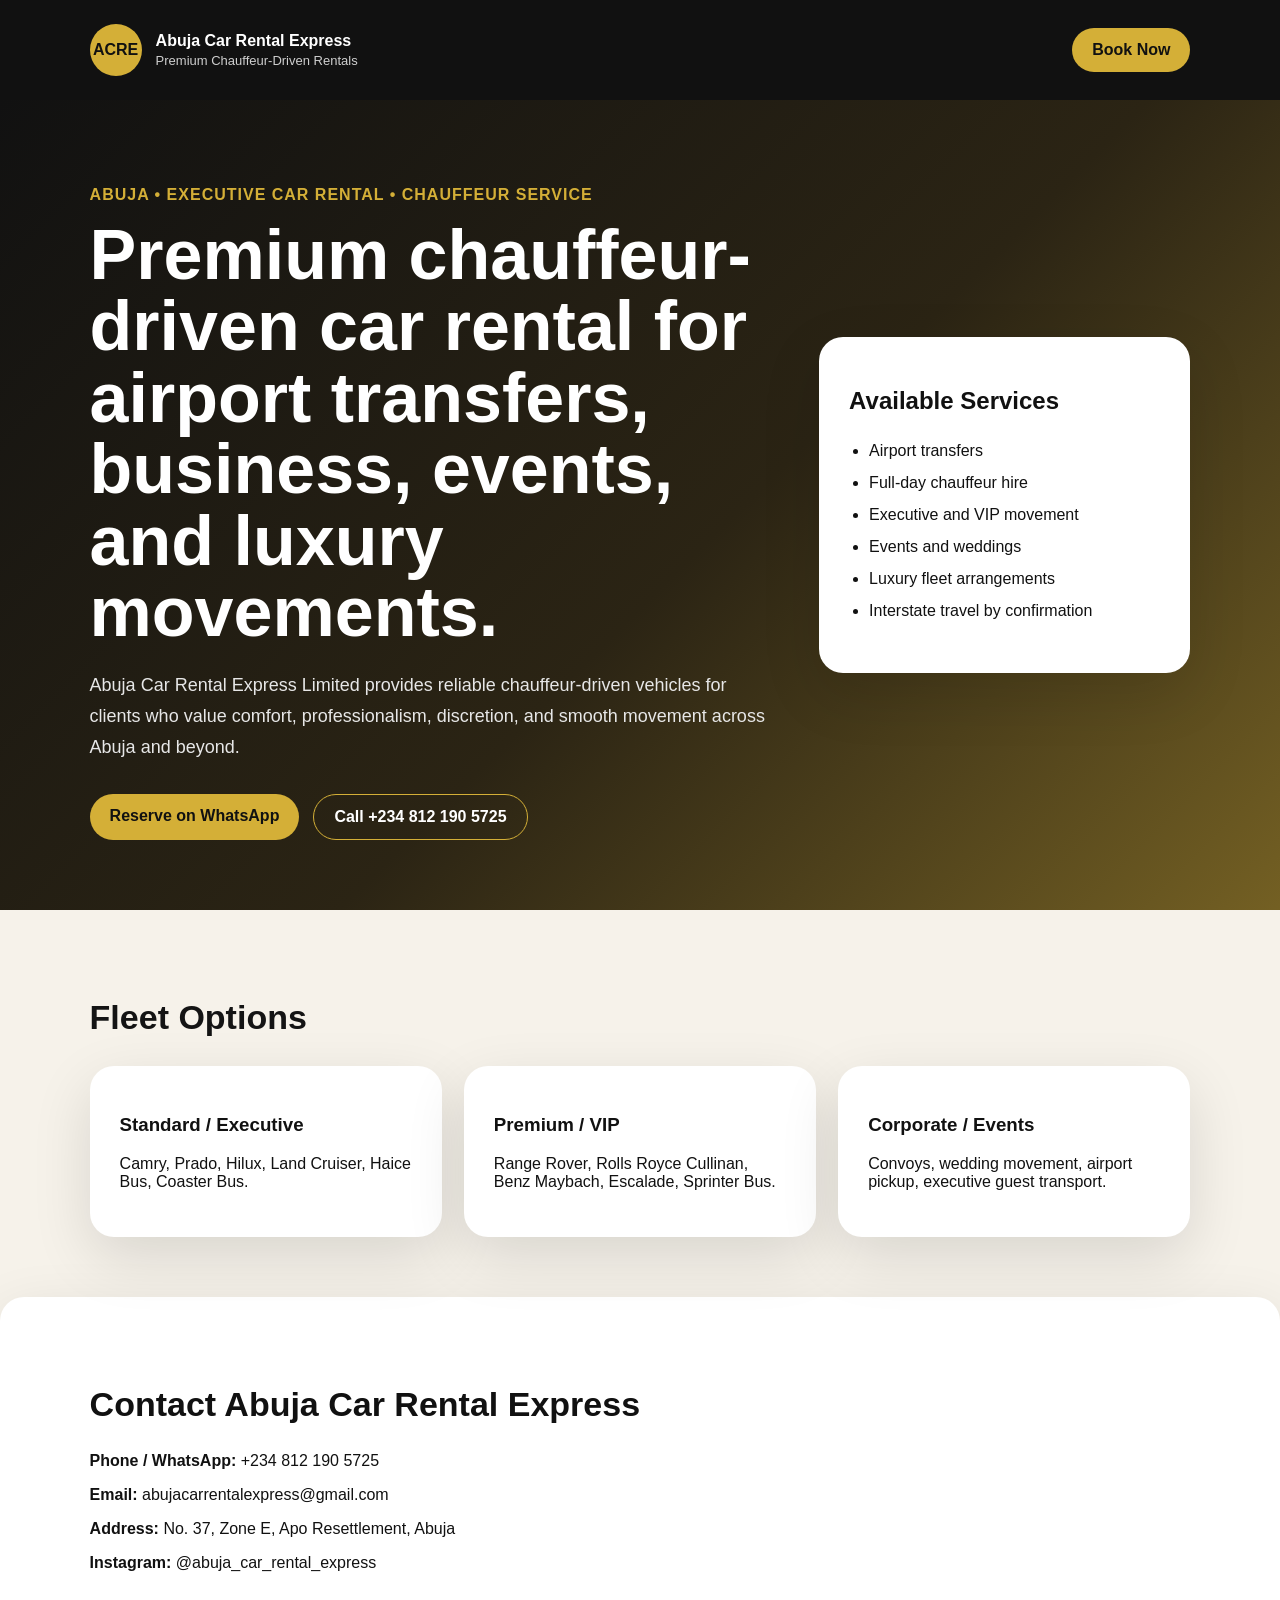
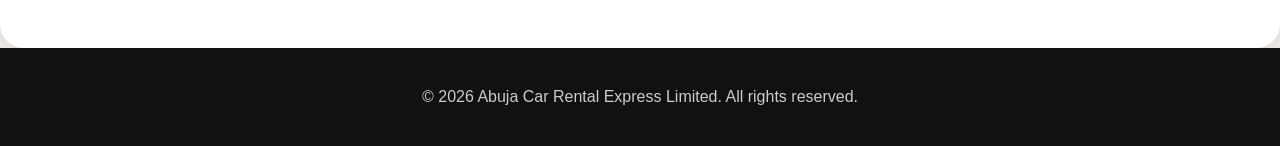
==== index.html @ 92a0315b "Add files via upload" ====
<!DOCTYPE html>
<html lang="en">
<head>
  <meta charset="UTF-8" />
  <meta name="viewport" content="width=device-width, initial-scale=1.0" />
  <title>Abuja Car Rental Express Limited</title>
  <meta name="description" content="Premium chauffeur-driven car rental services in Abuja. Airport transfers, full-day hire, executive movements, luxury vehicles, events, weddings, and interstate travel." />
  <link rel="stylesheet" href="styles.css" />
</head>
<body>
  <header class="nav">
    <div class="brand">
      <div class="logo">ACRE</div>
      <div>
        <strong>Abuja Car Rental Express</strong>
        <span>Premium Chauffeur-Driven Rentals</span>
      </div>
    </div>
    <a class="nav-btn" href="https://wa.me/2348121905725">Book Now</a>
  </header>

  <main>
    <section class="hero">
      <div class="hero-text">
        <p class="eyebrow">Abuja • Executive Car Rental • Chauffeur Service</p>
        <h1>Premium chauffeur-driven car rental for airport transfers, business, events, and luxury movements.</h1>
        <p class="subtext">
          Abuja Car Rental Express Limited provides reliable chauffeur-driven vehicles for clients who value comfort,
          professionalism, discretion, and smooth movement across Abuja and beyond.
        </p>
        <div class="actions">
          <a class="primary" href="https://wa.me/2348121905725">Reserve on WhatsApp</a>
          <a class="secondary" href="tel:+2348121905725">Call +234 812 190 5725</a>
        </div>
      </div>
      <div class="hero-card">
        <h2>Available Services</h2>
        <ul>
          <li>Airport transfers</li>
          <li>Full-day chauffeur hire</li>
          <li>Executive and VIP movement</li>
          <li>Events and weddings</li>
          <li>Luxury fleet arrangements</li>
          <li>Interstate travel by confirmation</li>
        </ul>
      </div>
    </section>

    <section class="fleet">
      <h2>Fleet Options</h2>
      <div class="grid">
        <article><h3>Standard / Executive</h3><p>Camry, Prado, Hilux, Land Cruiser, Haice Bus, Coaster Bus.</p></article>
        <article><h3>Premium / VIP</h3><p>Range Rover, Rolls Royce Cullinan, Benz Maybach, Escalade, Sprinter Bus.</p></article>
        <article><h3>Corporate / Events</h3><p>Convoys, wedding movement, airport pickup, executive guest transport.</p></article>
      </div>
    </section>

    <section class="contact">
      <h2>Contact Abuja Car Rental Express</h2>
      <p><strong>Phone / WhatsApp:</strong> +234 812 190 5725</p>
      <p><strong>Email:</strong> abujacarrentalexpress@gmail.com</p>
      <p><strong>Address:</strong> No. 37, Zone E, Apo Resettlement, Abuja</p>
      <p><strong>Instagram:</strong> @abuja_car_rental_express</p>
    </section>
  </main>

  <footer>
    <p>© 2026 Abuja Car Rental Express Limited. All rights reserved.</p>
  </footer>
</body>
</html>
---- styles.css ----
* {
  box-sizing: border-box;
}

body {
  margin: 0;
  font-family: Arial, Helvetica, sans-serif;
  color: #141414;
  background: #f6f2ea;
}

.nav {
  display: flex;
  justify-content: space-between;
  align-items: center;
  padding: 24px 7%;
  background: #111;
  color: #fff;
}

.brand {
  display: flex;
  gap: 14px;
  align-items: center;
}

.logo {
  width: 52px;
  height: 52px;
  border-radius: 50%;
  background: #d4af37;
  color: #111;
  display: grid;
  place-items: center;
  font-weight: 800;
}

.brand span {
  display: block;
  font-size: 13px;
  color: #cfcfcf;
  margin-top: 3px;
}

.nav-btn,
.primary,
.secondary {
  text-decoration: none;
  border-radius: 999px;
  padding: 13px 20px;
  font-weight: 700;
}

.nav-btn,
.primary {
  background: #d4af37;
  color: #111;
}

.secondary {
  border: 1px solid #d4af37;
  color: #111;
}

.hero {
  min-height: 72vh;
  display: grid;
  grid-template-columns: 1.3fr 0.7fr;
  gap: 40px;
  align-items: center;
  padding: 70px 7%;
  background: linear-gradient(135deg, #111 0%, #2b2414 55%, #d4af37 160%);
  color: #fff;
}

.eyebrow {
  color: #d4af37;
  font-weight: 700;
  letter-spacing: 1px;
  text-transform: uppercase;
}

h1 {
  font-size: clamp(36px, 6vw, 70px);
  line-height: 1.02;
  margin: 0 0 22px;
}

.subtext {
  font-size: 18px;
  line-height: 1.7;
  color: #e7e7e7;
  max-width: 720px;
}

.actions {
  display: flex;
  gap: 14px;
  flex-wrap: wrap;
  margin-top: 32px;
}

.hero .secondary {
  color: #fff;
}

.hero-card,
.fleet article,
.contact {
  background: #fff;
  color: #111;
  border-radius: 24px;
  padding: 30px;
  box-shadow: 0 20px 60px rgba(0,0,0,0.12);
}

.hero-card ul {
  padding-left: 20px;
  line-height: 2;
}

.fleet,
.contact {
  padding: 60px 7%;
}

.fleet h2,
.contact h2 {
  font-size: 34px;
}

.grid {
  display: grid;
  grid-template-columns: repeat(3, 1fr);
  gap: 22px;
}

.grid article {
  min-height: 170px;
}

footer {
  padding: 24px 7%;
  text-align: center;
  background: #111;
  color: #ccc;
}

@media (max-width: 850px) {
  .hero,
  .grid {
    grid-template-columns: 1fr;
  }

  .nav {
    gap: 18px;
    align-items: flex-start;
    flex-direction: column;
  }
}
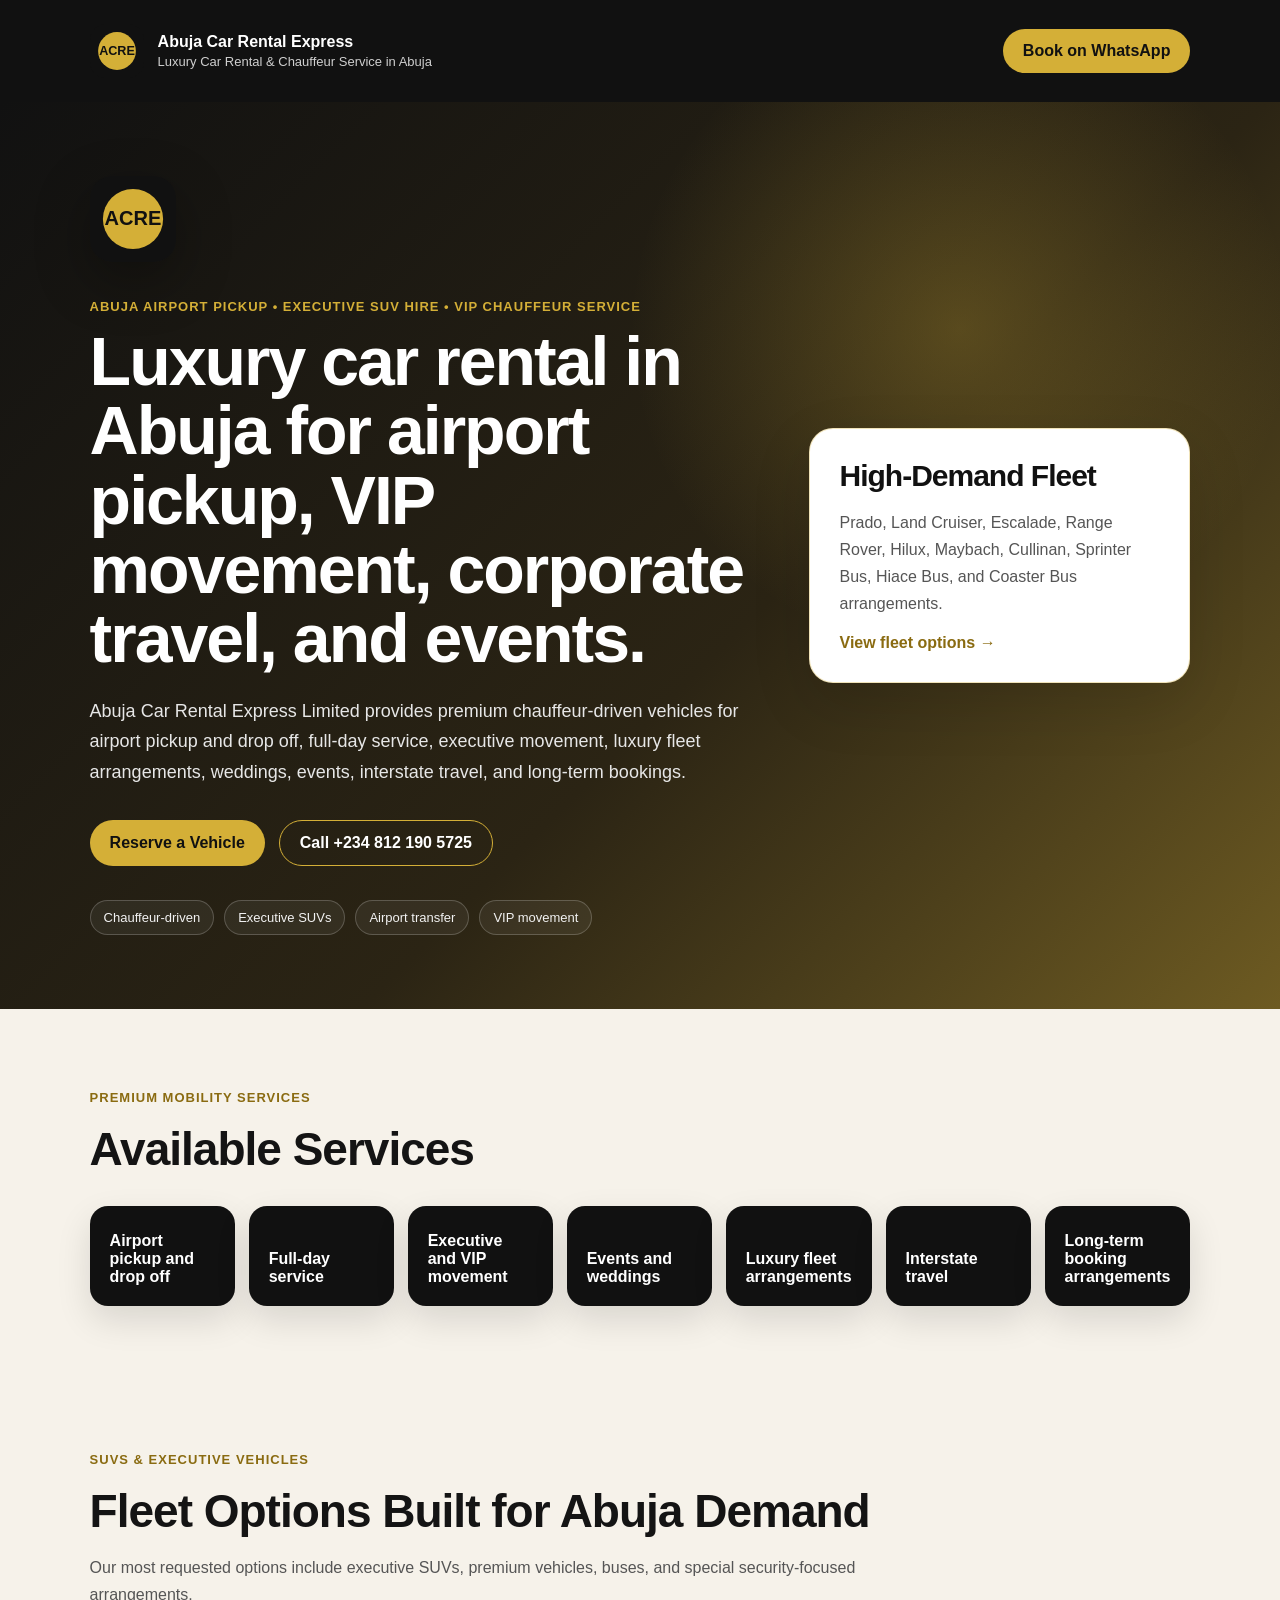
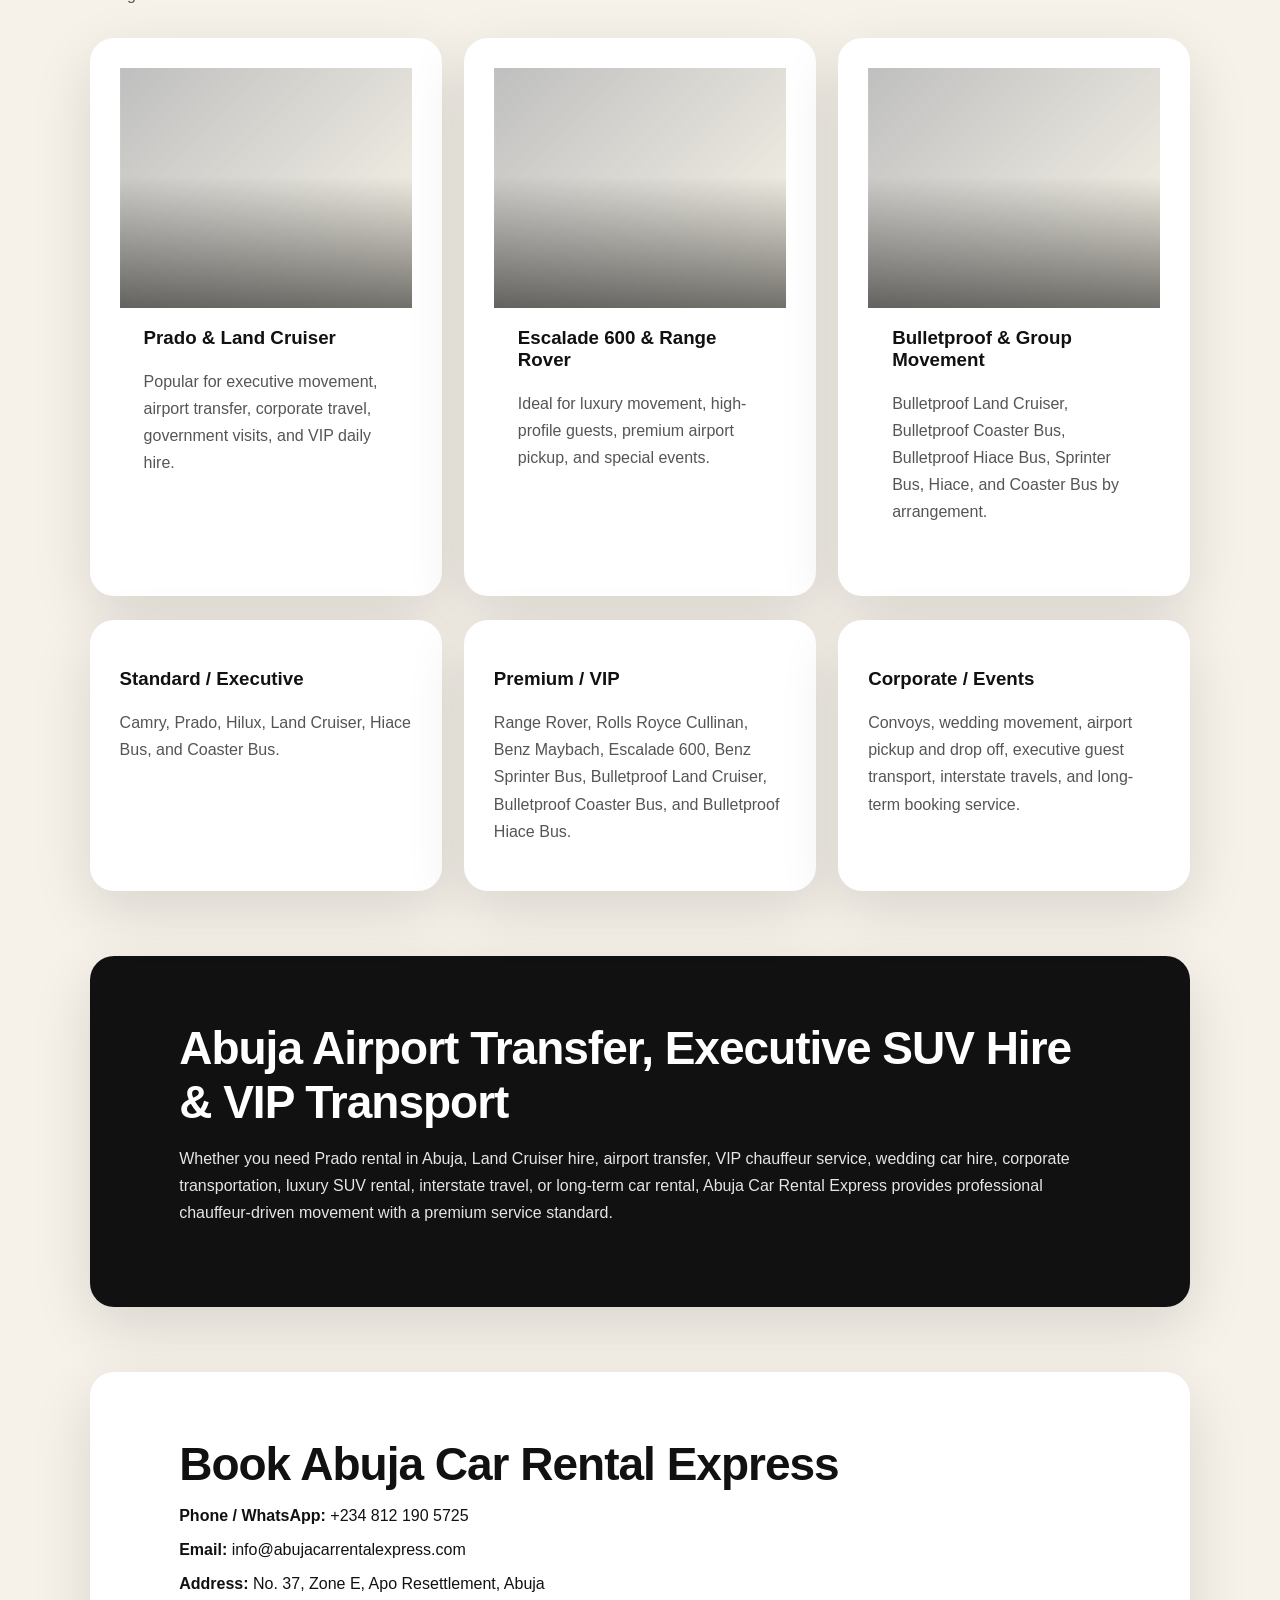
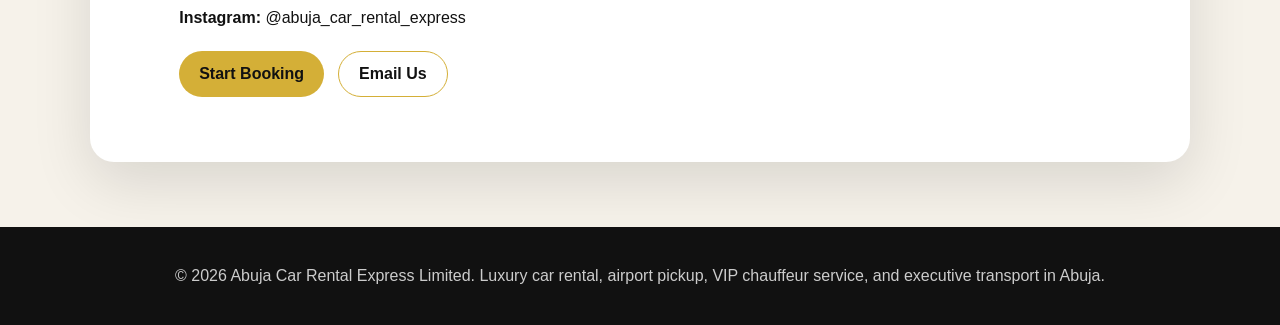
==== commit 7fa31cb3: "Add files via upload" ====
--- a/index.html
+++ b/index.html
@@ -3,69 +3,85 @@
 <head>
   <meta charset="UTF-8" />
   <meta name="viewport" content="width=device-width, initial-scale=1.0" />
-  <title>Abuja Car Rental Express Limited</title>
-  <meta name="description" content="Premium chauffeur-driven car rental services in Abuja. Airport transfers, full-day hire, executive movements, luxury vehicles, events, weddings, and interstate travel." />
+
+  <title>Luxury Car Rental Abuja | Airport Pickup & VIP Chauffeur Service</title>
+  <meta name="description" content="Abuja Car Rental Express offers luxury car rental in Abuja, airport pickup and drop off, chauffeur-driven SUVs, Prado rental, Land Cruiser hire, VIP transport, wedding car hire, corporate transportation, interstate travel, and long-term booking arrangements." />
+  <meta name="keywords" content="luxury car rental Abuja, airport pickup Abuja, airport drop off Abuja, Abuja chauffeur service, VIP car hire Abuja, executive car rental Abuja, SUV rental Abuja, Prado rental Abuja, Land Cruiser hire Abuja, wedding car hire Abuja, corporate transportation Abuja, long term car rental Abuja, interstate travel Abuja, bulletproof vehicle hire Abuja, Coaster bus hire Abuja, Hiace bus rental Abuja" />
+  <link rel="icon" type="image/svg+xml" href="/favicon.svg" />
+  <link rel="apple-touch-icon" href="/favicon.svg" />
   <link rel="stylesheet" href="styles.css" />
 </head>
 <body>
   <header class="nav">
     <div class="brand">
-      <div class="logo">ACRE</div>
-      <div>
-        <strong>Abuja Car Rental Express</strong>
-        <span>Premium Chauffeur-Driven Rentals</span>
-      </div>
+      <img src="/favicon.svg" alt="Abuja Car Rental Express logo" class="brand-logo" />
+      <div><strong>Abuja Car Rental Express</strong><span>Luxury Car Rental & Chauffeur Service in Abuja</span></div>
     </div>
-    <a class="nav-btn" href="https://wa.me/2348121905725">Book Now</a>
+    <a class="nav-btn" href="https://wa.me/2348121905725">Book on WhatsApp</a>
   </header>
 
   <main>
     <section class="hero">
       <div class="hero-text">
-        <p class="eyebrow">Abuja • Executive Car Rental • Chauffeur Service</p>
-        <h1>Premium chauffeur-driven car rental for airport transfers, business, events, and luxury movements.</h1>
-        <p class="subtext">
-          Abuja Car Rental Express Limited provides reliable chauffeur-driven vehicles for clients who value comfort,
-          professionalism, discretion, and smooth movement across Abuja and beyond.
-        </p>
+        <img src="/favicon.svg" alt="ACRE logo" class="hero-logo" />
+        <p class="eyebrow">Abuja Airport Pickup • Executive SUV Hire • VIP Chauffeur Service</p>
+        <h1>Luxury car rental in Abuja for airport pickup, VIP movement, corporate travel, and events.</h1>
+        <p class="subtext">Abuja Car Rental Express Limited provides premium chauffeur-driven vehicles for airport pickup and drop off, full-day service, executive movement, luxury fleet arrangements, weddings, events, interstate travel, and long-term bookings.</p>
         <div class="actions">
-          <a class="primary" href="https://wa.me/2348121905725">Reserve on WhatsApp</a>
+          <a class="primary" href="https://wa.me/2348121905725">Reserve a Vehicle</a>
           <a class="secondary" href="tel:+2348121905725">Call +234 812 190 5725</a>
         </div>
+        <div class="trust-row"><span>Chauffeur-driven</span><span>Executive SUVs</span><span>Airport transfer</span><span>VIP movement</span></div>
       </div>
       <div class="hero-card">
-        <h2>Available Services</h2>
-        <ul>
-          <li>Airport transfers</li>
-          <li>Full-day chauffeur hire</li>
-          <li>Executive and VIP movement</li>
-          <li>Events and weddings</li>
-          <li>Luxury fleet arrangements</li>
-          <li>Interstate travel by confirmation</li>
-        </ul>
+        <h2>High-Demand Fleet</h2>
+        <p>Prado, Land Cruiser, Escalade, Range Rover, Hilux, Maybach, Cullinan, Sprinter Bus, Hiace Bus, and Coaster Bus arrangements.</p>
+        <a href="#fleet" class="card-link">View fleet options →</a>
       </div>
     </section>
 
-    <section class="fleet">
-      <h2>Fleet Options</h2>
-      <div class="grid">
-        <article><h3>Standard / Executive</h3><p>Camry, Prado, Hilux, Land Cruiser, Haice Bus, Coaster Bus.</p></article>
-        <article><h3>Premium / VIP</h3><p>Range Rover, Rolls Royce Cullinan, Benz Maybach, Escalade, Sprinter Bus.</p></article>
-        <article><h3>Corporate / Events</h3><p>Convoys, wedding movement, airport pickup, executive guest transport.</p></article>
+    <section class="services">
+      <div class="section-heading"><p class="eyebrow dark">Premium Mobility Services</p><h2>Available Services</h2></div>
+      <div class="service-grid">
+        <div>Airport pickup and drop off</div><div>Full-day service</div><div>Executive and VIP movement</div><div>Events and weddings</div><div>Luxury fleet arrangements</div><div>Interstate travel</div><div>Long-term booking arrangements</div>
       </div>
     </section>
 
+    <section class="fleet" id="fleet">
+      <div class="section-heading">
+        <p class="eyebrow dark">SUVs & Executive Vehicles</p>
+        <h2>Fleet Options Built for Abuja Demand</h2>
+        <p>Our most requested options include executive SUVs, premium vehicles, buses, and special security-focused arrangements.</p>
+      </div>
+
+      <div class="fleet-showcase">
+        <article class="vehicle-card"><div class="vehicle-img suv-one"></div><h3>Prado & Land Cruiser</h3><p>Popular for executive movement, airport transfer, corporate travel, government visits, and VIP daily hire.</p></article>
+        <article class="vehicle-card"><div class="vehicle-img suv-two"></div><h3>Escalade 600 & Range Rover</h3><p>Ideal for luxury movement, high-profile guests, premium airport pickup, and special events.</p></article>
+        <article class="vehicle-card"><div class="vehicle-img suv-three"></div><h3>Bulletproof & Group Movement</h3><p>Bulletproof Land Cruiser, Bulletproof Coaster Bus, Bulletproof Hiace Bus, Sprinter Bus, Hiace, and Coaster Bus by arrangement.</p></article>
+      </div>
+
+      <div class="grid">
+        <article><h3>Standard / Executive</h3><p>Camry, Prado, Hilux, Land Cruiser, Hiace Bus, and Coaster Bus.</p></article>
+        <article><h3>Premium / VIP</h3><p>Range Rover, Rolls Royce Cullinan, Benz Maybach, Escalade 600, Benz Sprinter Bus, Bulletproof Land Cruiser, Bulletproof Coaster Bus, and Bulletproof Hiace Bus.</p></article>
+        <article><h3>Corporate / Events</h3><p>Convoys, wedding movement, airport pickup and drop off, executive guest transport, interstate travels, and long-term booking service.</p></article>
+      </div>
+    </section>
+
+    <section class="seo-section">
+      <h2>Abuja Airport Transfer, Executive SUV Hire & VIP Transport</h2>
+      <p>Whether you need Prado rental in Abuja, Land Cruiser hire, airport transfer, VIP chauffeur service, wedding car hire, corporate transportation, luxury SUV rental, interstate travel, or long-term car rental, Abuja Car Rental Express provides professional chauffeur-driven movement with a premium service standard.</p>
+    </section>
+
     <section class="contact">
-      <h2>Contact Abuja Car Rental Express</h2>
+      <h2>Book Abuja Car Rental Express</h2>
       <p><strong>Phone / WhatsApp:</strong> +234 812 190 5725</p>
-      <p><strong>Email:</strong> abujacarrentalexpress@gmail.com</p>
+      <p><strong>Email:</strong> info@abujacarrentalexpress.com</p>
       <p><strong>Address:</strong> No. 37, Zone E, Apo Resettlement, Abuja</p>
       <p><strong>Instagram:</strong> @abuja_car_rental_express</p>
+      <div class="actions contact-actions"><a class="primary" href="https://wa.me/2348121905725">Start Booking</a><a class="secondary dark-btn" href="mailto:info@abujacarrentalexpress.com">Email Us</a></div>
     </section>
   </main>
 
-  <footer>
-    <p>© 2026 Abuja Car Rental Express Limited. All rights reserved.</p>
-  </footer>
+  <footer><p>© 2026 Abuja Car Rental Express Limited. Luxury car rental, airport pickup, VIP chauffeur service, and executive transport in Abuja.</p></footer>
 </body>
 </html>
--- a/styles.css
+++ b/styles.css
@@ -1,160 +1 @@
-* {
-  box-sizing: border-box;
-}
-
-body {
-  margin: 0;
-  font-family: Arial, Helvetica, sans-serif;
-  color: #141414;
-  background: #f6f2ea;
-}
-
-.nav {
-  display: flex;
-  justify-content: space-between;
-  align-items: center;
-  padding: 24px 7%;
-  background: #111;
-  color: #fff;
-}
-
-.brand {
-  display: flex;
-  gap: 14px;
-  align-items: center;
-}
-
-.logo {
-  width: 52px;
-  height: 52px;
-  border-radius: 50%;
-  background: #d4af37;
-  color: #111;
-  display: grid;
-  place-items: center;
-  font-weight: 800;
-}
-
-.brand span {
-  display: block;
-  font-size: 13px;
-  color: #cfcfcf;
-  margin-top: 3px;
-}
-
-.nav-btn,
-.primary,
-.secondary {
-  text-decoration: none;
-  border-radius: 999px;
-  padding: 13px 20px;
-  font-weight: 700;
-}
-
-.nav-btn,
-.primary {
-  background: #d4af37;
-  color: #111;
-}
-
-.secondary {
-  border: 1px solid #d4af37;
-  color: #111;
-}
-
-.hero {
-  min-height: 72vh;
-  display: grid;
-  grid-template-columns: 1.3fr 0.7fr;
-  gap: 40px;
-  align-items: center;
-  padding: 70px 7%;
-  background: linear-gradient(135deg, #111 0%, #2b2414 55%, #d4af37 160%);
-  color: #fff;
-}
-
-.eyebrow {
-  color: #d4af37;
-  font-weight: 700;
-  letter-spacing: 1px;
-  text-transform: uppercase;
-}
-
-h1 {
-  font-size: clamp(36px, 6vw, 70px);
-  line-height: 1.02;
-  margin: 0 0 22px;
-}
-
-.subtext {
-  font-size: 18px;
-  line-height: 1.7;
-  color: #e7e7e7;
-  max-width: 720px;
-}
-
-.actions {
-  display: flex;
-  gap: 14px;
-  flex-wrap: wrap;
-  margin-top: 32px;
-}
-
-.hero .secondary {
-  color: #fff;
-}
-
-.hero-card,
-.fleet article,
-.contact {
-  background: #fff;
-  color: #111;
-  border-radius: 24px;
-  padding: 30px;
-  box-shadow: 0 20px 60px rgba(0,0,0,0.12);
-}
-
-.hero-card ul {
-  padding-left: 20px;
-  line-height: 2;
-}
-
-.fleet,
-.contact {
-  padding: 60px 7%;
-}
-
-.fleet h2,
-.contact h2 {
-  font-size: 34px;
-}
-
-.grid {
-  display: grid;
-  grid-template-columns: repeat(3, 1fr);
-  gap: 22px;
-}
-
-.grid article {
-  min-height: 170px;
-}
-
-footer {
-  padding: 24px 7%;
-  text-align: center;
-  background: #111;
-  color: #ccc;
-}
-
-@media (max-width: 850px) {
-  .hero,
-  .grid {
-    grid-template-columns: 1fr;
-  }
-
-  .nav {
-    gap: 18px;
-    align-items: flex-start;
-    flex-direction: column;
-  }
-}
+*{box-sizing:border-box}html{scroll-behavior:smooth}body{margin:0;font-family:Arial,Helvetica,sans-serif;color:#141414;background:#f6f2ea}.nav{display:flex;justify-content:space-between;align-items:center;padding:24px 7%;background:#111;color:#fff;position:sticky;top:0;z-index:20}.brand{display:flex;gap:14px;align-items:center}.brand-logo{width:54px;height:54px;border-radius:16px}.hero-logo{width:86px;height:86px;border-radius:22px;margin-bottom:20px;box-shadow:0 18px 55px rgba(0,0,0,.3)}.brand span{display:block;font-size:13px;color:#cfcfcf;margin-top:3px}.nav-btn,.primary,.secondary{text-decoration:none;border-radius:999px;padding:13px 20px;font-weight:700;display:inline-flex;align-items:center;justify-content:center}.nav-btn,.primary{background:#d4af37;color:#111}.secondary{border:1px solid #d4af37;color:#111}.hero{min-height:78vh;display:grid;grid-template-columns:1.28fr .72fr;gap:40px;align-items:center;padding:74px 7%;background:radial-gradient(circle at 75% 25%,rgba(212,175,55,.28),transparent 28%),linear-gradient(135deg,#111 0%,#2b2414 58%,#d4af37 165%);color:#fff}.eyebrow{color:#d4af37;font-weight:800;letter-spacing:1px;text-transform:uppercase;font-size:13px}.eyebrow.dark{color:#8a6b11}h1{font-size:clamp(36px,5.7vw,68px);line-height:1.02;margin:0 0 22px;letter-spacing:-2px}h2{font-size:clamp(30px,4vw,46px);margin:0 0 16px;letter-spacing:-1px}.subtext{font-size:18px;line-height:1.7;color:#e7e7e7;max-width:760px}.actions{display:flex;gap:14px;flex-wrap:wrap;margin-top:32px}.hero .secondary{color:#fff}.trust-row{display:flex;flex-wrap:wrap;gap:10px;margin-top:34px}.trust-row span{border:1px solid rgba(255,255,255,.2);border-radius:999px;padding:9px 13px;color:#f2f2f2;background:rgba(255,255,255,.06);font-size:13px}.hero-card,.fleet article,.contact,.seo-section,.vehicle-card{background:#fff;color:#111;border-radius:24px;padding:30px;box-shadow:0 20px 60px rgba(0,0,0,.12)}.hero-card{border:1px solid rgba(212,175,55,.35)}.hero-card h2{font-size:30px}.hero-card p,.section-heading p,.fleet article p,.seo-section p,.vehicle-card p{line-height:1.7;color:#555}.card-link{color:#8a6b11;font-weight:800;text-decoration:none}.services,.fleet,.contact,.seo-section{padding:65px 7%}.section-heading{max-width:820px;margin-bottom:30px}.service-grid{display:grid;grid-template-columns:repeat(7,1fr);gap:14px}.service-grid div{background:#111;color:#fff;padding:20px;border-radius:18px;min-height:100px;display:flex;align-items:end;font-weight:800;box-shadow:0 14px 35px rgba(0,0,0,.12)}.fleet-showcase{display:grid;grid-template-columns:repeat(3,1fr);gap:22px;margin-bottom:24px}.vehicle-card{padding:0;overflow:hidden}.vehicle-card h3,.vehicle-card p{padding-left:24px;padding-right:24px}.vehicle-card p{padding-bottom:24px}.vehicle-img{height:240px;background-size:cover;background-position:center;position:relative}.vehicle-img:after{content:'';position:absolute;inset:0;background:linear-gradient(to top,rgba(0,0,0,.55),transparent 55%)}.suv-one{background-image:linear-gradient(135deg,rgba(0,0,0,.25),rgba(212,175,55,.1)),url('https://images.unsplash.com/photo-1542362567-b07e54358753?auto=format&fit=crop&w=1200&q=80')}.suv-two{background-image:linear-gradient(135deg,rgba(0,0,0,.25),rgba(212,175,55,.1)),url('https://images.unsplash.com/photo-1533473359331-0135ef1b58bf?auto=format&fit=crop&w=1200&q=80')}.suv-three{background-image:linear-gradient(135deg,rgba(0,0,0,.25),rgba(212,175,55,.1)),url('https://images.unsplash.com/photo-1503376780353-7e6692767b70?auto=format&fit=crop&w=1200&q=80')}.grid{display:grid;grid-template-columns:repeat(3,1fr);gap:22px}.grid article{min-height:210px}.seo-section{margin:0 7% 65px;background:#111;color:#fff}.seo-section p{color:#e5e5e5;max-width:980px}.contact{margin:0 7% 65px}.contact-actions{margin-top:24px}.dark-btn{color:#111}footer{padding:24px 7%;text-align:center;background:#111;color:#ccc}@media(max-width:1100px){.service-grid{grid-template-columns:repeat(3,1fr)}.fleet-showcase,.grid{grid-template-columns:1fr}}@media(max-width:850px){.hero{grid-template-columns:1fr}.nav{gap:18px;align-items:flex-start;flex-direction:column}.service-grid{grid-template-columns:1fr}.vehicle-img{height:210px}}
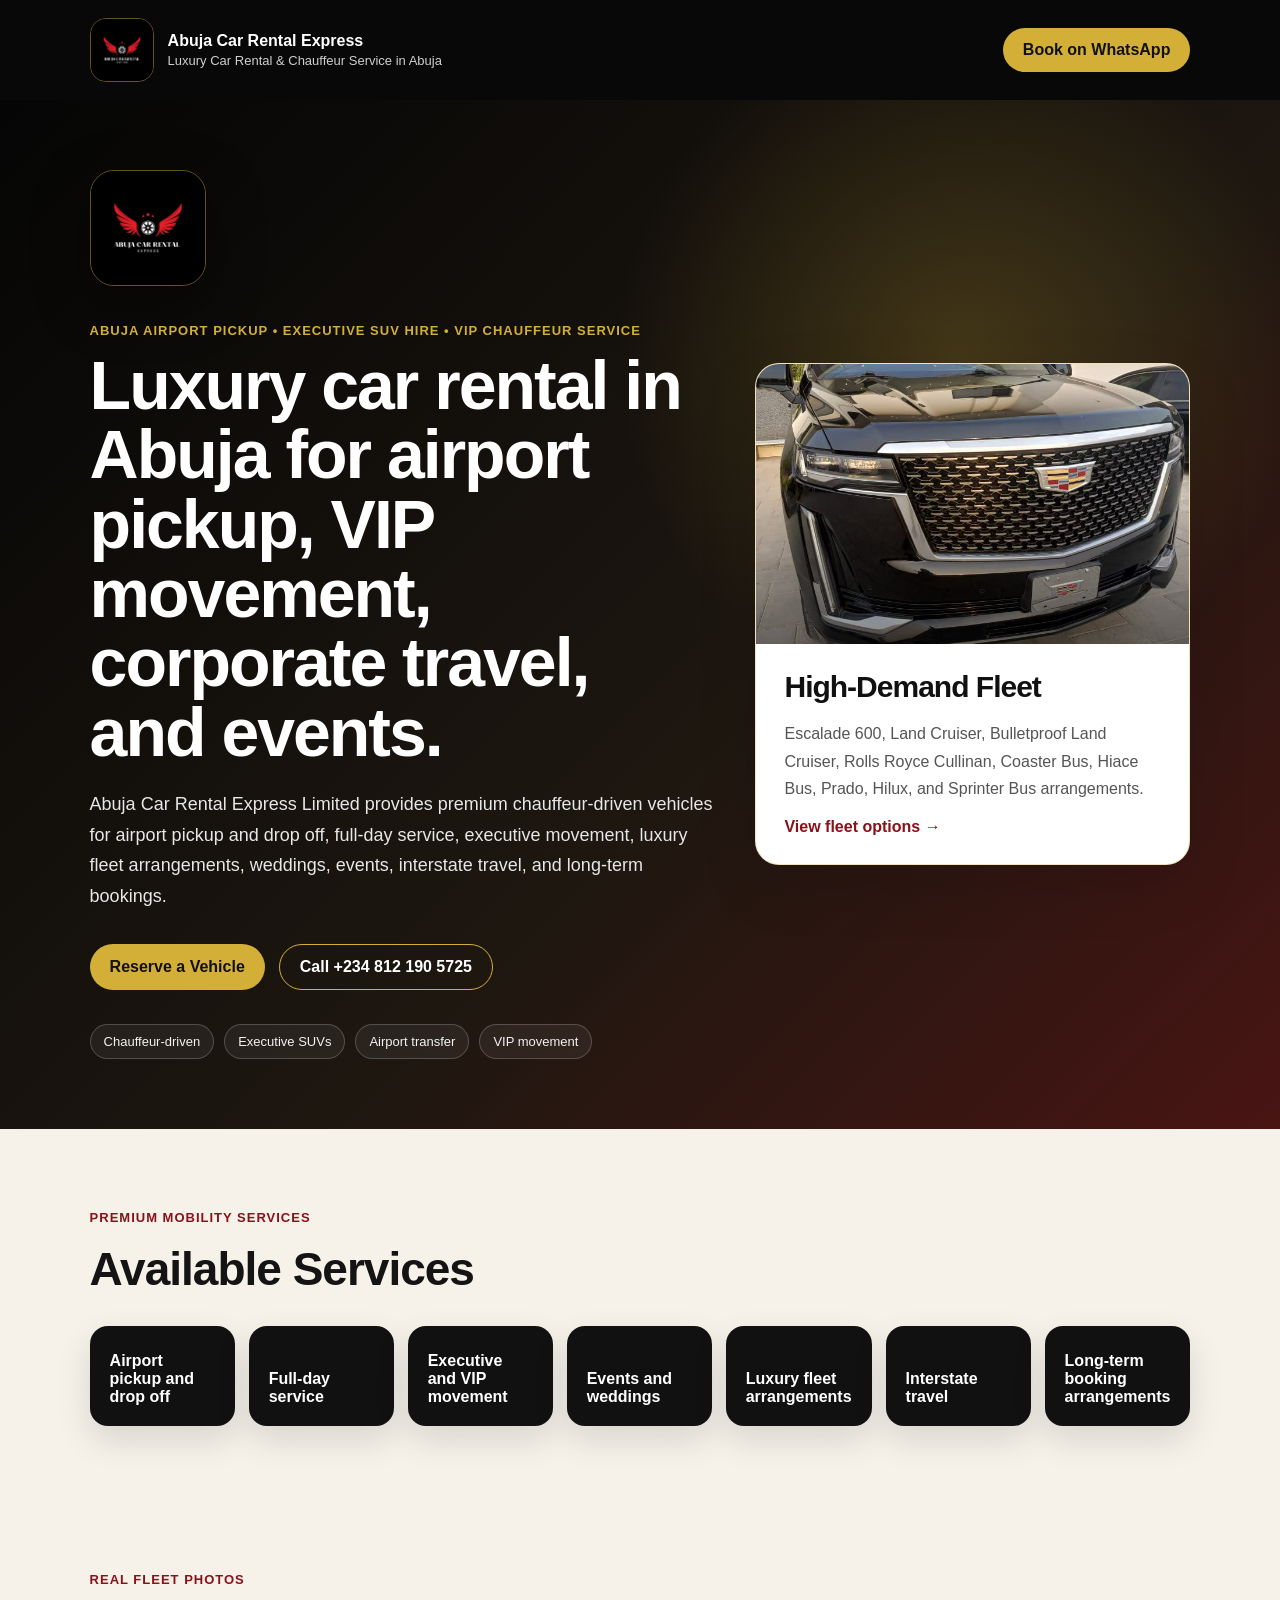
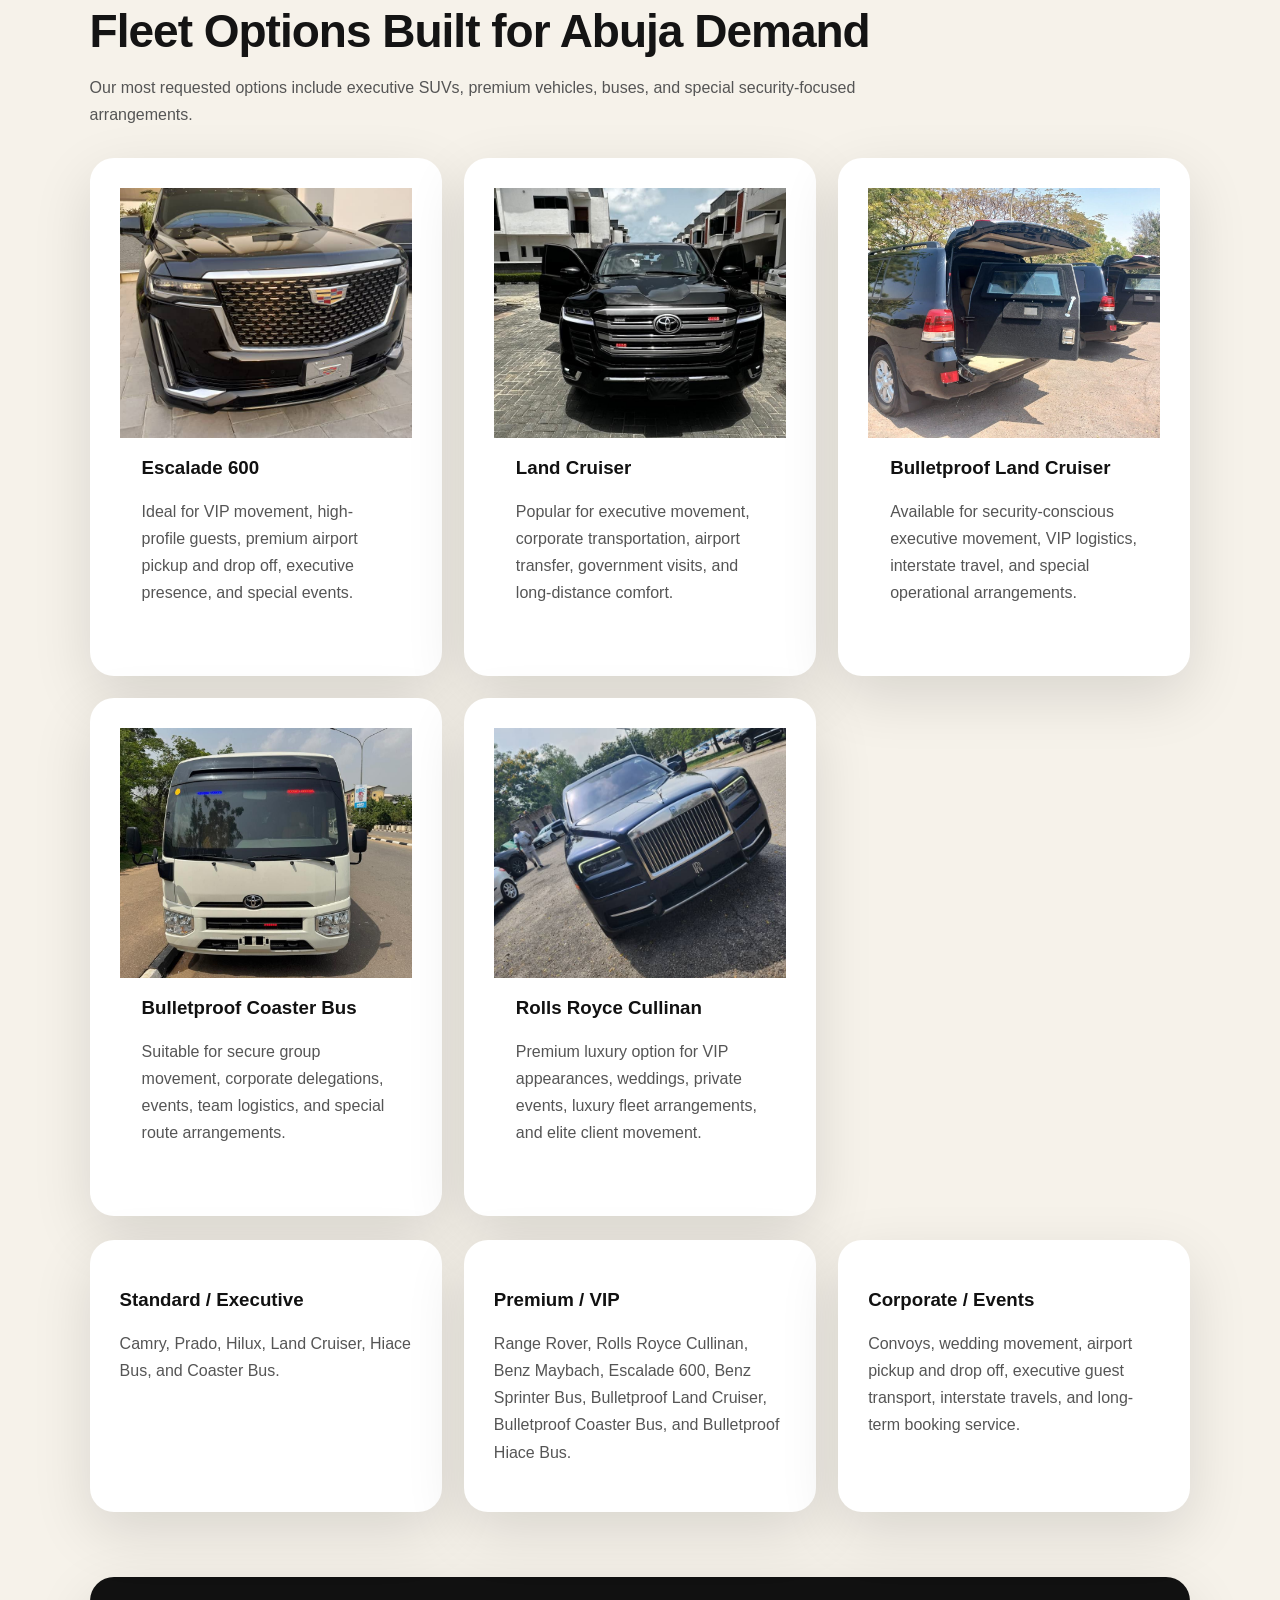
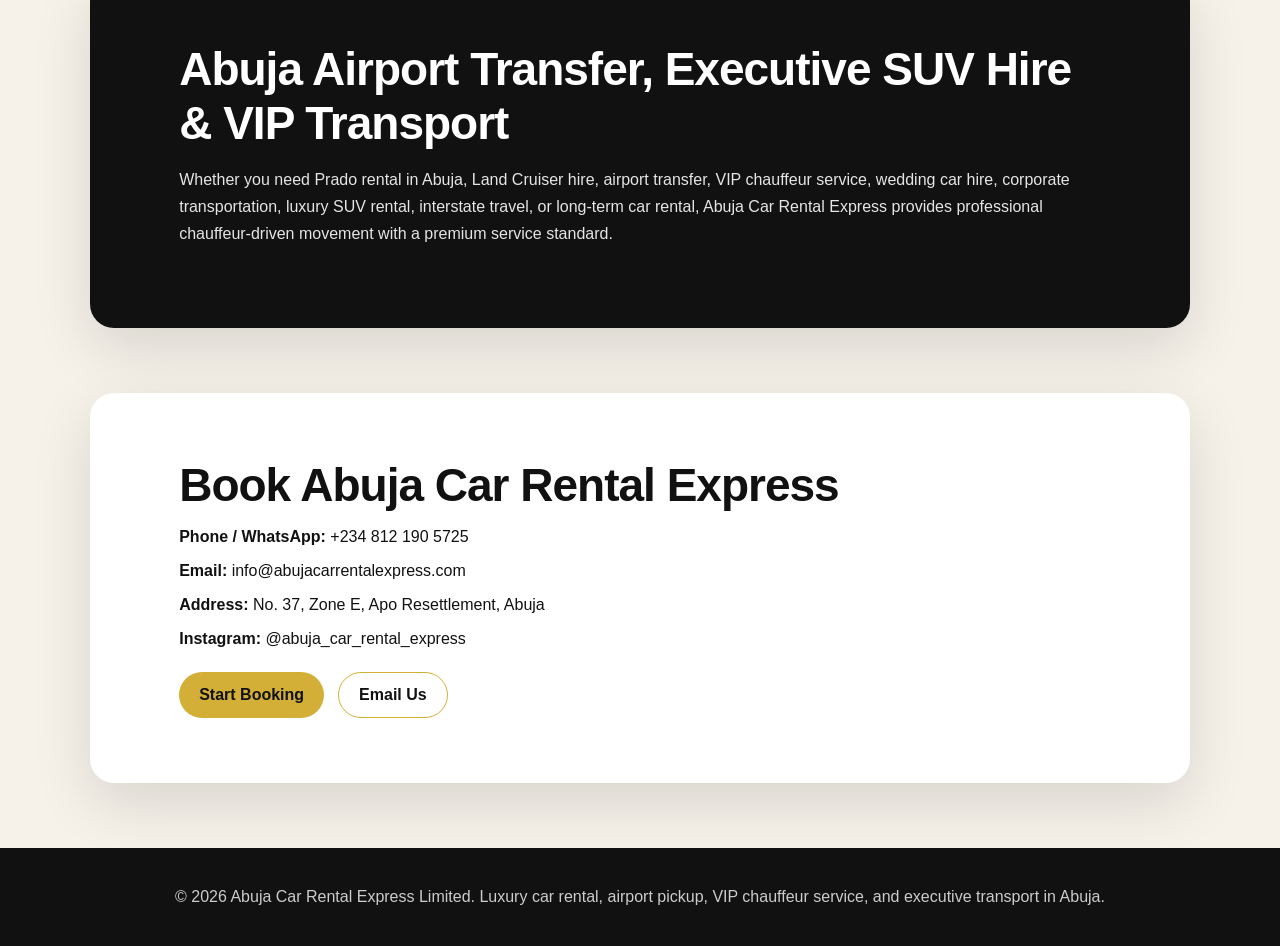
==== commit 34e4457b: "Add files via upload" ====
--- a/index.html
+++ b/index.html
@@ -6,16 +6,21 @@
 
   <title>Luxury Car Rental Abuja | Airport Pickup & VIP Chauffeur Service</title>
   <meta name="description" content="Abuja Car Rental Express offers luxury car rental in Abuja, airport pickup and drop off, chauffeur-driven SUVs, Prado rental, Land Cruiser hire, VIP transport, wedding car hire, corporate transportation, interstate travel, and long-term booking arrangements." />
-  <meta name="keywords" content="luxury car rental Abuja, airport pickup Abuja, airport drop off Abuja, Abuja chauffeur service, VIP car hire Abuja, executive car rental Abuja, SUV rental Abuja, Prado rental Abuja, Land Cruiser hire Abuja, wedding car hire Abuja, corporate transportation Abuja, long term car rental Abuja, interstate travel Abuja, bulletproof vehicle hire Abuja, Coaster bus hire Abuja, Hiace bus rental Abuja" />
-  <link rel="icon" type="image/svg+xml" href="/favicon.svg" />
-  <link rel="apple-touch-icon" href="/favicon.svg" />
+  <meta name="keywords" content="luxury car rental Abuja, airport pickup Abuja, airport drop off Abuja, Abuja chauffeur service, VIP car hire Abuja, executive car rental Abuja, SUV rental Abuja, Prado rental Abuja, Land Cruiser hire Abuja, wedding car hire Abuja, corporate transportation Abuja, long term car rental Abuja, interstate travel Abuja, bulletproof vehicle hire Abuja, Coaster bus hire Abuja, Hiace bus rental Abuja, Escalade 600 Abuja, Rolls Royce Cullinan Abuja" />
+
+  <link rel="icon" type="image/png" href="/assets/favicon.png" />
+  <link rel="apple-touch-icon" href="/assets/favicon.png" />
   <link rel="stylesheet" href="styles.css" />
 </head>
+
 <body>
   <header class="nav">
     <div class="brand">
-      <img src="/favicon.svg" alt="Abuja Car Rental Express logo" class="brand-logo" />
-      <div><strong>Abuja Car Rental Express</strong><span>Luxury Car Rental & Chauffeur Service in Abuja</span></div>
+      <img src="/assets/acre-logo.jpeg" alt="Abuja Car Rental Express logo" class="brand-logo" />
+      <div>
+        <strong>Abuja Car Rental Express</strong>
+        <span>Luxury Car Rental & Chauffeur Service in Abuja</span>
+      </div>
     </div>
     <a class="nav-btn" href="https://wa.me/2348121905725">Book on WhatsApp</a>
   </header>
@@ -23,53 +28,113 @@
   <main>
     <section class="hero">
       <div class="hero-text">
-        <img src="/favicon.svg" alt="ACRE logo" class="hero-logo" />
+        <img src="/assets/acre-logo.jpeg" alt="ACRE logo" class="hero-logo" />
         <p class="eyebrow">Abuja Airport Pickup • Executive SUV Hire • VIP Chauffeur Service</p>
         <h1>Luxury car rental in Abuja for airport pickup, VIP movement, corporate travel, and events.</h1>
-        <p class="subtext">Abuja Car Rental Express Limited provides premium chauffeur-driven vehicles for airport pickup and drop off, full-day service, executive movement, luxury fleet arrangements, weddings, events, interstate travel, and long-term bookings.</p>
+        <p class="subtext">
+          Abuja Car Rental Express Limited provides premium chauffeur-driven vehicles for airport pickup and drop off,
+          full-day service, executive movement, luxury fleet arrangements, weddings, events, interstate travel, and long-term bookings.
+        </p>
         <div class="actions">
           <a class="primary" href="https://wa.me/2348121905725">Reserve a Vehicle</a>
           <a class="secondary" href="tel:+2348121905725">Call +234 812 190 5725</a>
         </div>
-        <div class="trust-row"><span>Chauffeur-driven</span><span>Executive SUVs</span><span>Airport transfer</span><span>VIP movement</span></div>
+        <div class="trust-row">
+          <span>Chauffeur-driven</span>
+          <span>Executive SUVs</span>
+          <span>Airport transfer</span>
+          <span>VIP movement</span>
+        </div>
       </div>
-      <div class="hero-card">
+
+      <div class="hero-card hero-fleet-card">
+        <div class="hero-fleet-image"></div>
         <h2>High-Demand Fleet</h2>
-        <p>Prado, Land Cruiser, Escalade, Range Rover, Hilux, Maybach, Cullinan, Sprinter Bus, Hiace Bus, and Coaster Bus arrangements.</p>
+        <p>Escalade 600, Land Cruiser, Bulletproof Land Cruiser, Rolls Royce Cullinan, Coaster Bus, Hiace Bus, Prado, Hilux, and Sprinter Bus arrangements.</p>
         <a href="#fleet" class="card-link">View fleet options →</a>
       </div>
     </section>
 
     <section class="services">
-      <div class="section-heading"><p class="eyebrow dark">Premium Mobility Services</p><h2>Available Services</h2></div>
+      <div class="section-heading">
+        <p class="eyebrow dark">Premium Mobility Services</p>
+        <h2>Available Services</h2>
+      </div>
       <div class="service-grid">
-        <div>Airport pickup and drop off</div><div>Full-day service</div><div>Executive and VIP movement</div><div>Events and weddings</div><div>Luxury fleet arrangements</div><div>Interstate travel</div><div>Long-term booking arrangements</div>
+        <div>Airport pickup and drop off</div>
+        <div>Full-day service</div>
+        <div>Executive and VIP movement</div>
+        <div>Events and weddings</div>
+        <div>Luxury fleet arrangements</div>
+        <div>Interstate travel</div>
+        <div>Long-term booking arrangements</div>
       </div>
     </section>
 
     <section class="fleet" id="fleet">
       <div class="section-heading">
-        <p class="eyebrow dark">SUVs & Executive Vehicles</p>
+        <p class="eyebrow dark">Real Fleet Photos</p>
         <h2>Fleet Options Built for Abuja Demand</h2>
         <p>Our most requested options include executive SUVs, premium vehicles, buses, and special security-focused arrangements.</p>
       </div>
 
       <div class="fleet-showcase">
-        <article class="vehicle-card"><div class="vehicle-img suv-one"></div><h3>Prado & Land Cruiser</h3><p>Popular for executive movement, airport transfer, corporate travel, government visits, and VIP daily hire.</p></article>
-        <article class="vehicle-card"><div class="vehicle-img suv-two"></div><h3>Escalade 600 & Range Rover</h3><p>Ideal for luxury movement, high-profile guests, premium airport pickup, and special events.</p></article>
-        <article class="vehicle-card"><div class="vehicle-img suv-three"></div><h3>Bulletproof & Group Movement</h3><p>Bulletproof Land Cruiser, Bulletproof Coaster Bus, Bulletproof Hiace Bus, Sprinter Bus, Hiace, and Coaster Bus by arrangement.</p></article>
+        <article class="vehicle-card">
+          <img src="/assets/escalade-600.jpeg" alt="Escalade 600 available for VIP car hire in Abuja" />
+          <h3>Escalade 600</h3>
+          <p>Ideal for VIP movement, high-profile guests, premium airport pickup and drop off, executive presence, and special events.</p>
+        </article>
+
+        <article class="vehicle-card">
+          <img src="/assets/land-cruiser.jpeg" alt="Land Cruiser available for executive car rental in Abuja" />
+          <h3>Land Cruiser</h3>
+          <p>Popular for executive movement, corporate transportation, airport transfer, government visits, and long-distance comfort.</p>
+        </article>
+
+        <article class="vehicle-card">
+          <img src="/assets/bulletproof-land-cruiser.jpeg" alt="Bulletproof Land Cruiser available in Abuja" />
+          <h3>Bulletproof Land Cruiser</h3>
+          <p>Available for security-conscious executive movement, VIP logistics, interstate travel, and special operational arrangements.</p>
+        </article>
+
+        <article class="vehicle-card">
+          <img src="/assets/bulletproof-coaster-bus.jpeg" alt="Bulletproof Coaster Bus for group movement in Abuja" />
+          <h3>Bulletproof Coaster Bus</h3>
+          <p>Suitable for secure group movement, corporate delegations, events, team logistics, and special route arrangements.</p>
+        </article>
+
+        <article class="vehicle-card">
+          <img src="/assets/rolls-royce-cullinan.jpeg" alt="Rolls Royce Cullinan luxury car rental in Abuja" />
+          <h3>Rolls Royce Cullinan</h3>
+          <p>Premium luxury option for VIP appearances, weddings, private events, luxury fleet arrangements, and elite client movement.</p>
+        </article>
       </div>
 
       <div class="grid">
-        <article><h3>Standard / Executive</h3><p>Camry, Prado, Hilux, Land Cruiser, Hiace Bus, and Coaster Bus.</p></article>
-        <article><h3>Premium / VIP</h3><p>Range Rover, Rolls Royce Cullinan, Benz Maybach, Escalade 600, Benz Sprinter Bus, Bulletproof Land Cruiser, Bulletproof Coaster Bus, and Bulletproof Hiace Bus.</p></article>
-        <article><h3>Corporate / Events</h3><p>Convoys, wedding movement, airport pickup and drop off, executive guest transport, interstate travels, and long-term booking service.</p></article>
+        <article>
+          <h3>Standard / Executive</h3>
+          <p>Camry, Prado, Hilux, Land Cruiser, Hiace Bus, and Coaster Bus.</p>
+        </article>
+
+        <article>
+          <h3>Premium / VIP</h3>
+          <p>Range Rover, Rolls Royce Cullinan, Benz Maybach, Escalade 600, Benz Sprinter Bus, Bulletproof Land Cruiser, Bulletproof Coaster Bus, and Bulletproof Hiace Bus.</p>
+        </article>
+
+        <article>
+          <h3>Corporate / Events</h3>
+          <p>Convoys, wedding movement, airport pickup and drop off, executive guest transport, interstate travels, and long-term booking service.</p>
+        </article>
       </div>
     </section>
 
     <section class="seo-section">
       <h2>Abuja Airport Transfer, Executive SUV Hire & VIP Transport</h2>
-      <p>Whether you need Prado rental in Abuja, Land Cruiser hire, airport transfer, VIP chauffeur service, wedding car hire, corporate transportation, luxury SUV rental, interstate travel, or long-term car rental, Abuja Car Rental Express provides professional chauffeur-driven movement with a premium service standard.</p>
+      <p>
+        Whether you need Prado rental in Abuja, Land Cruiser hire, airport transfer, VIP chauffeur service,
+        wedding car hire, corporate transportation, luxury SUV rental, interstate travel, or long-term car rental,
+        Abuja Car Rental Express provides professional chauffeur-driven movement with a premium service standard.
+      </p>
     </section>
 
     <section class="contact">
@@ -78,10 +143,15 @@
       <p><strong>Email:</strong> info@abujacarrentalexpress.com</p>
       <p><strong>Address:</strong> No. 37, Zone E, Apo Resettlement, Abuja</p>
       <p><strong>Instagram:</strong> @abuja_car_rental_express</p>
-      <div class="actions contact-actions"><a class="primary" href="https://wa.me/2348121905725">Start Booking</a><a class="secondary dark-btn" href="mailto:info@abujacarrentalexpress.com">Email Us</a></div>
+      <div class="actions contact-actions">
+        <a class="primary" href="https://wa.me/2348121905725">Start Booking</a>
+        <a class="secondary dark-btn" href="mailto:info@abujacarrentalexpress.com">Email Us</a>
+      </div>
     </section>
   </main>
 
-  <footer><p>© 2026 Abuja Car Rental Express Limited. Luxury car rental, airport pickup, VIP chauffeur service, and executive transport in Abuja.</p></footer>
+  <footer>
+    <p>© 2026 Abuja Car Rental Express Limited. Luxury car rental, airport pickup, VIP chauffeur service, and executive transport in Abuja.</p>
+  </footer>
 </body>
 </html>
--- a/styles.css
+++ b/styles.css
@@ -1 +1 @@
-*{box-sizing:border-box}html{scroll-behavior:smooth}body{margin:0;font-family:Arial,Helvetica,sans-serif;color:#141414;background:#f6f2ea}.nav{display:flex;justify-content:space-between;align-items:center;padding:24px 7%;background:#111;color:#fff;position:sticky;top:0;z-index:20}.brand{display:flex;gap:14px;align-items:center}.brand-logo{width:54px;height:54px;border-radius:16px}.hero-logo{width:86px;height:86px;border-radius:22px;margin-bottom:20px;box-shadow:0 18px 55px rgba(0,0,0,.3)}.brand span{display:block;font-size:13px;color:#cfcfcf;margin-top:3px}.nav-btn,.primary,.secondary{text-decoration:none;border-radius:999px;padding:13px 20px;font-weight:700;display:inline-flex;align-items:center;justify-content:center}.nav-btn,.primary{background:#d4af37;color:#111}.secondary{border:1px solid #d4af37;color:#111}.hero{min-height:78vh;display:grid;grid-template-columns:1.28fr .72fr;gap:40px;align-items:center;padding:74px 7%;background:radial-gradient(circle at 75% 25%,rgba(212,175,55,.28),transparent 28%),linear-gradient(135deg,#111 0%,#2b2414 58%,#d4af37 165%);color:#fff}.eyebrow{color:#d4af37;font-weight:800;letter-spacing:1px;text-transform:uppercase;font-size:13px}.eyebrow.dark{color:#8a6b11}h1{font-size:clamp(36px,5.7vw,68px);line-height:1.02;margin:0 0 22px;letter-spacing:-2px}h2{font-size:clamp(30px,4vw,46px);margin:0 0 16px;letter-spacing:-1px}.subtext{font-size:18px;line-height:1.7;color:#e7e7e7;max-width:760px}.actions{display:flex;gap:14px;flex-wrap:wrap;margin-top:32px}.hero .secondary{color:#fff}.trust-row{display:flex;flex-wrap:wrap;gap:10px;margin-top:34px}.trust-row span{border:1px solid rgba(255,255,255,.2);border-radius:999px;padding:9px 13px;color:#f2f2f2;background:rgba(255,255,255,.06);font-size:13px}.hero-card,.fleet article,.contact,.seo-section,.vehicle-card{background:#fff;color:#111;border-radius:24px;padding:30px;box-shadow:0 20px 60px rgba(0,0,0,.12)}.hero-card{border:1px solid rgba(212,175,55,.35)}.hero-card h2{font-size:30px}.hero-card p,.section-heading p,.fleet article p,.seo-section p,.vehicle-card p{line-height:1.7;color:#555}.card-link{color:#8a6b11;font-weight:800;text-decoration:none}.services,.fleet,.contact,.seo-section{padding:65px 7%}.section-heading{max-width:820px;margin-bottom:30px}.service-grid{display:grid;grid-template-columns:repeat(7,1fr);gap:14px}.service-grid div{background:#111;color:#fff;padding:20px;border-radius:18px;min-height:100px;display:flex;align-items:end;font-weight:800;box-shadow:0 14px 35px rgba(0,0,0,.12)}.fleet-showcase{display:grid;grid-template-columns:repeat(3,1fr);gap:22px;margin-bottom:24px}.vehicle-card{padding:0;overflow:hidden}.vehicle-card h3,.vehicle-card p{padding-left:24px;padding-right:24px}.vehicle-card p{padding-bottom:24px}.vehicle-img{height:240px;background-size:cover;background-position:center;position:relative}.vehicle-img:after{content:'';position:absolute;inset:0;background:linear-gradient(to top,rgba(0,0,0,.55),transparent 55%)}.suv-one{background-image:linear-gradient(135deg,rgba(0,0,0,.25),rgba(212,175,55,.1)),url('https://images.unsplash.com/photo-1542362567-b07e54358753?auto=format&fit=crop&w=1200&q=80')}.suv-two{background-image:linear-gradient(135deg,rgba(0,0,0,.25),rgba(212,175,55,.1)),url('https://images.unsplash.com/photo-1533473359331-0135ef1b58bf?auto=format&fit=crop&w=1200&q=80')}.suv-three{background-image:linear-gradient(135deg,rgba(0,0,0,.25),rgba(212,175,55,.1)),url('https://images.unsplash.com/photo-1503376780353-7e6692767b70?auto=format&fit=crop&w=1200&q=80')}.grid{display:grid;grid-template-columns:repeat(3,1fr);gap:22px}.grid article{min-height:210px}.seo-section{margin:0 7% 65px;background:#111;color:#fff}.seo-section p{color:#e5e5e5;max-width:980px}.contact{margin:0 7% 65px}.contact-actions{margin-top:24px}.dark-btn{color:#111}footer{padding:24px 7%;text-align:center;background:#111;color:#ccc}@media(max-width:1100px){.service-grid{grid-template-columns:repeat(3,1fr)}.fleet-showcase,.grid{grid-template-columns:1fr}}@media(max-width:850px){.hero{grid-template-columns:1fr}.nav{gap:18px;align-items:flex-start;flex-direction:column}.service-grid{grid-template-columns:1fr}.vehicle-img{height:210px}}+*{box-sizing:border-box}html{scroll-behavior:smooth}body{margin:0;font-family:Arial,Helvetica,sans-serif;color:#141414;background:#f6f2ea}.nav{display:flex;justify-content:space-between;align-items:center;padding:18px 7%;background:#080808;color:#fff;position:sticky;top:0;z-index:20}.brand{display:flex;gap:14px;align-items:center}.brand-logo{width:64px;height:64px;object-fit:cover;border-radius:16px;border:1px solid rgba(212,175,55,.45)}.hero-logo{width:116px;height:116px;object-fit:cover;border-radius:24px;margin-bottom:20px;box-shadow:0 18px 55px rgba(0,0,0,.45);border:1px solid rgba(212,175,55,.45)}.brand span{display:block;font-size:13px;color:#cfcfcf;margin-top:3px}.nav-btn,.primary,.secondary{text-decoration:none;border-radius:999px;padding:13px 20px;font-weight:700;display:inline-flex;align-items:center;justify-content:center}.nav-btn,.primary{background:#d4af37;color:#111}.secondary{border:1px solid #d4af37;color:#111}.hero{min-height:78vh;display:grid;grid-template-columns:1.18fr .82fr;gap:40px;align-items:center;padding:70px 7%;background:radial-gradient(circle at 75% 25%,rgba(212,175,55,.22),transparent 28%),linear-gradient(135deg,#050505 0%,#1d1710 58%,#8b1118 165%);color:#fff}.eyebrow{color:#d4af37;font-weight:800;letter-spacing:1px;text-transform:uppercase;font-size:13px}.eyebrow.dark{color:#8a1118}h1{font-size:clamp(36px,5.7vw,68px);line-height:1.02;margin:0 0 22px;letter-spacing:-2px}h2{font-size:clamp(30px,4vw,46px);margin:0 0 16px;letter-spacing:-1px}.subtext{font-size:18px;line-height:1.7;color:#e7e7e7;max-width:760px}.actions{display:flex;gap:14px;flex-wrap:wrap;margin-top:32px}.hero .secondary{color:#fff}.trust-row{display:flex;flex-wrap:wrap;gap:10px;margin-top:34px}.trust-row span{border:1px solid rgba(255,255,255,.2);border-radius:999px;padding:9px 13px;color:#f2f2f2;background:rgba(255,255,255,.06);font-size:13px}.hero-card,.fleet article,.contact,.seo-section,.vehicle-card{background:#fff;color:#111;border-radius:24px;padding:30px;box-shadow:0 20px 60px rgba(0,0,0,.12)}.hero-card{border:1px solid rgba(212,175,55,.35);overflow:hidden;padding:0}.hero-card h2,.hero-card p,.hero-card a{margin-left:28px;margin-right:28px}.hero-card h2{font-size:30px;margin-top:26px}.hero-card a{display:inline-block;margin-bottom:28px}.hero-fleet-image{height:280px;background-image:linear-gradient(to top,rgba(0,0,0,.48),transparent 55%),url('/assets/escalade-600.jpeg');background-size:cover;background-position:center}.hero-card p,.section-heading p,.fleet article p,.seo-section p,.vehicle-card p{line-height:1.7;color:#555}.card-link{color:#8a1118;font-weight:800;text-decoration:none}.services,.fleet,.contact,.seo-section{padding:65px 7%}.section-heading{max-width:820px;margin-bottom:30px}.service-grid{display:grid;grid-template-columns:repeat(7,1fr);gap:14px}.service-grid div{background:#111;color:#fff;padding:20px;border-radius:18px;min-height:100px;display:flex;align-items:end;font-weight:800;box-shadow:0 14px 35px rgba(0,0,0,.12)}.fleet-showcase{display:grid;grid-template-columns:repeat(5,1fr);gap:22px;margin-bottom:24px}.vehicle-card{padding:0;overflow:hidden}.vehicle-card img{width:100%;height:250px;object-fit:cover;display:block}.vehicle-card h3,.vehicle-card p{padding-left:22px;padding-right:22px}.vehicle-card p{padding-bottom:24px}.grid{display:grid;grid-template-columns:repeat(3,1fr);gap:22px}.grid article{min-height:210px}.seo-section{margin:0 7% 65px;background:#111;color:#fff}.seo-section p{color:#e5e5e5;max-width:980px}.contact{margin:0 7% 65px}.contact-actions{margin-top:24px}.dark-btn{color:#111}footer{padding:24px 7%;text-align:center;background:#111;color:#ccc}@media(max-width:1300px){.fleet-showcase{grid-template-columns:repeat(3,1fr)}}@media(max-width:1100px){.service-grid{grid-template-columns:repeat(3,1fr)}.fleet-showcase,.grid{grid-template-columns:1fr}}@media(max-width:850px){.hero{grid-template-columns:1fr}.nav{gap:18px;align-items:flex-start;flex-direction:column}.service-grid{grid-template-columns:1fr}.vehicle-card img,.hero-fleet-image{height:230px}}
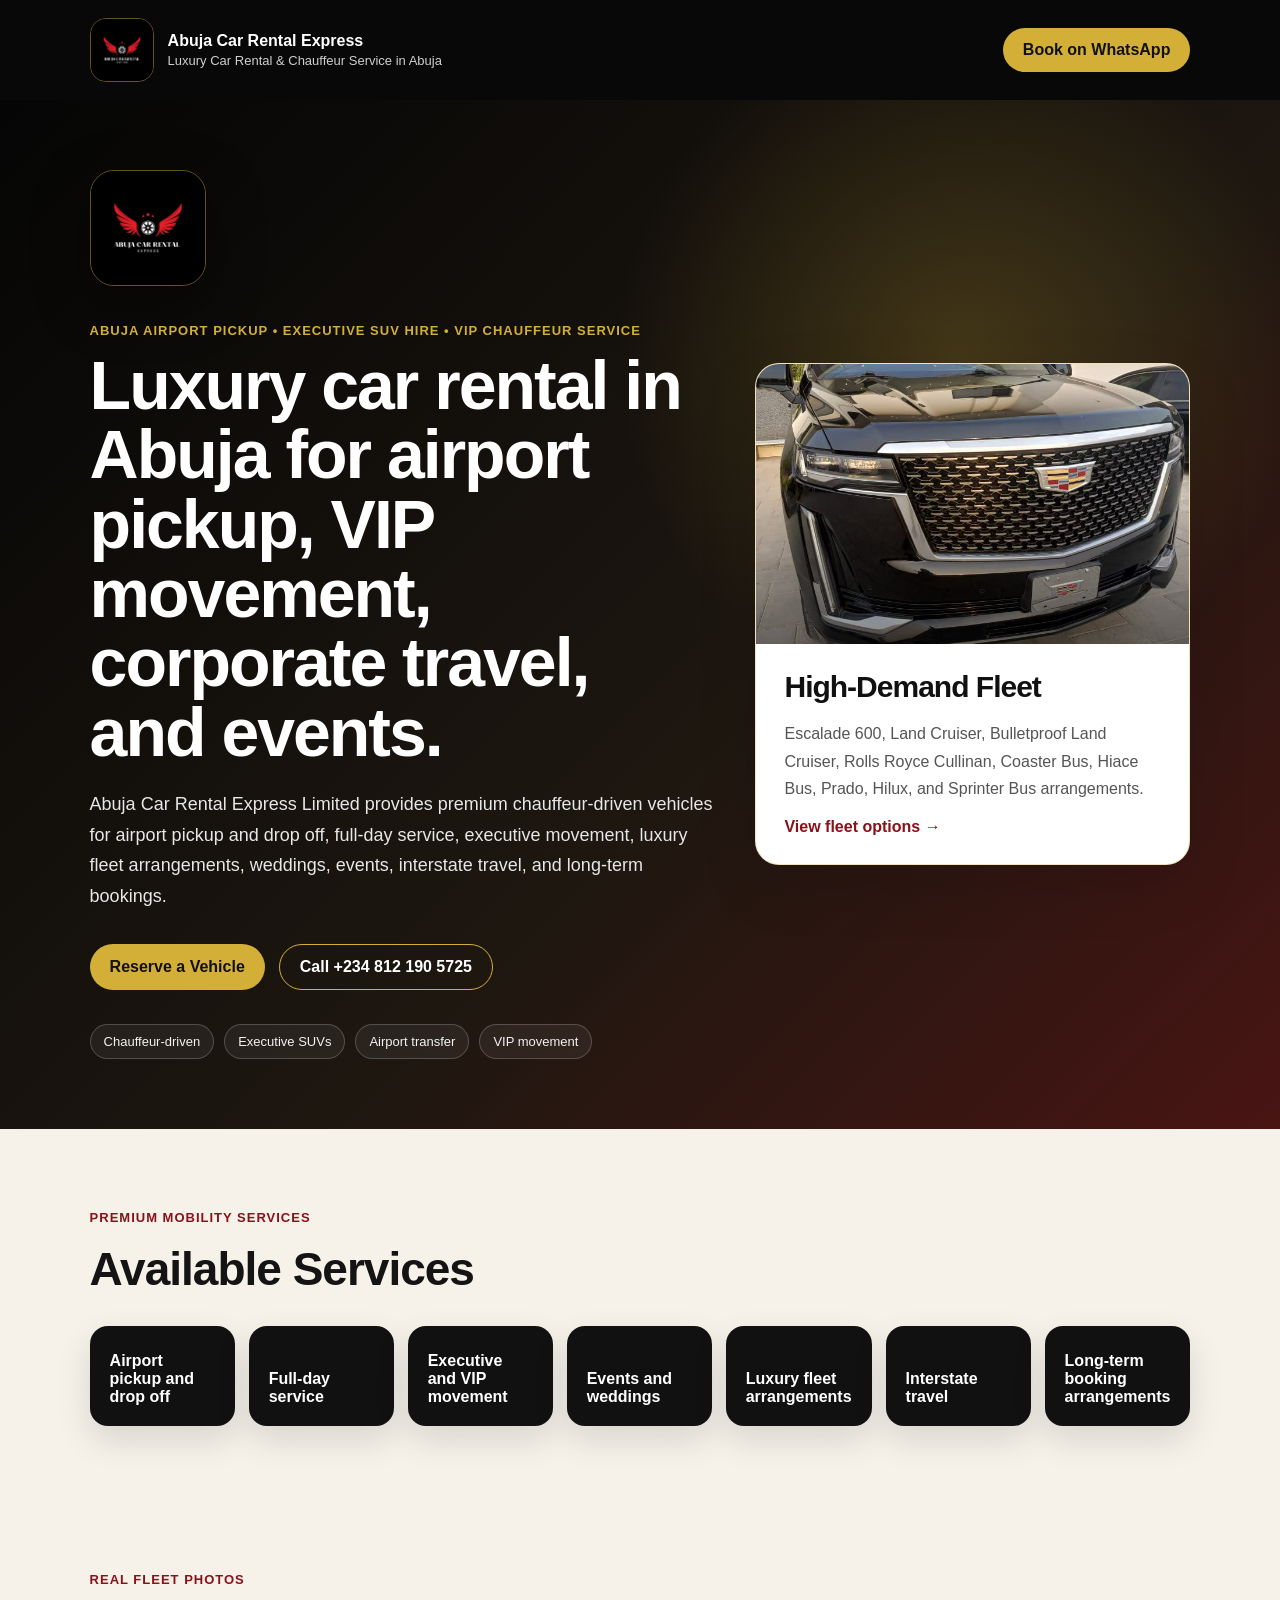
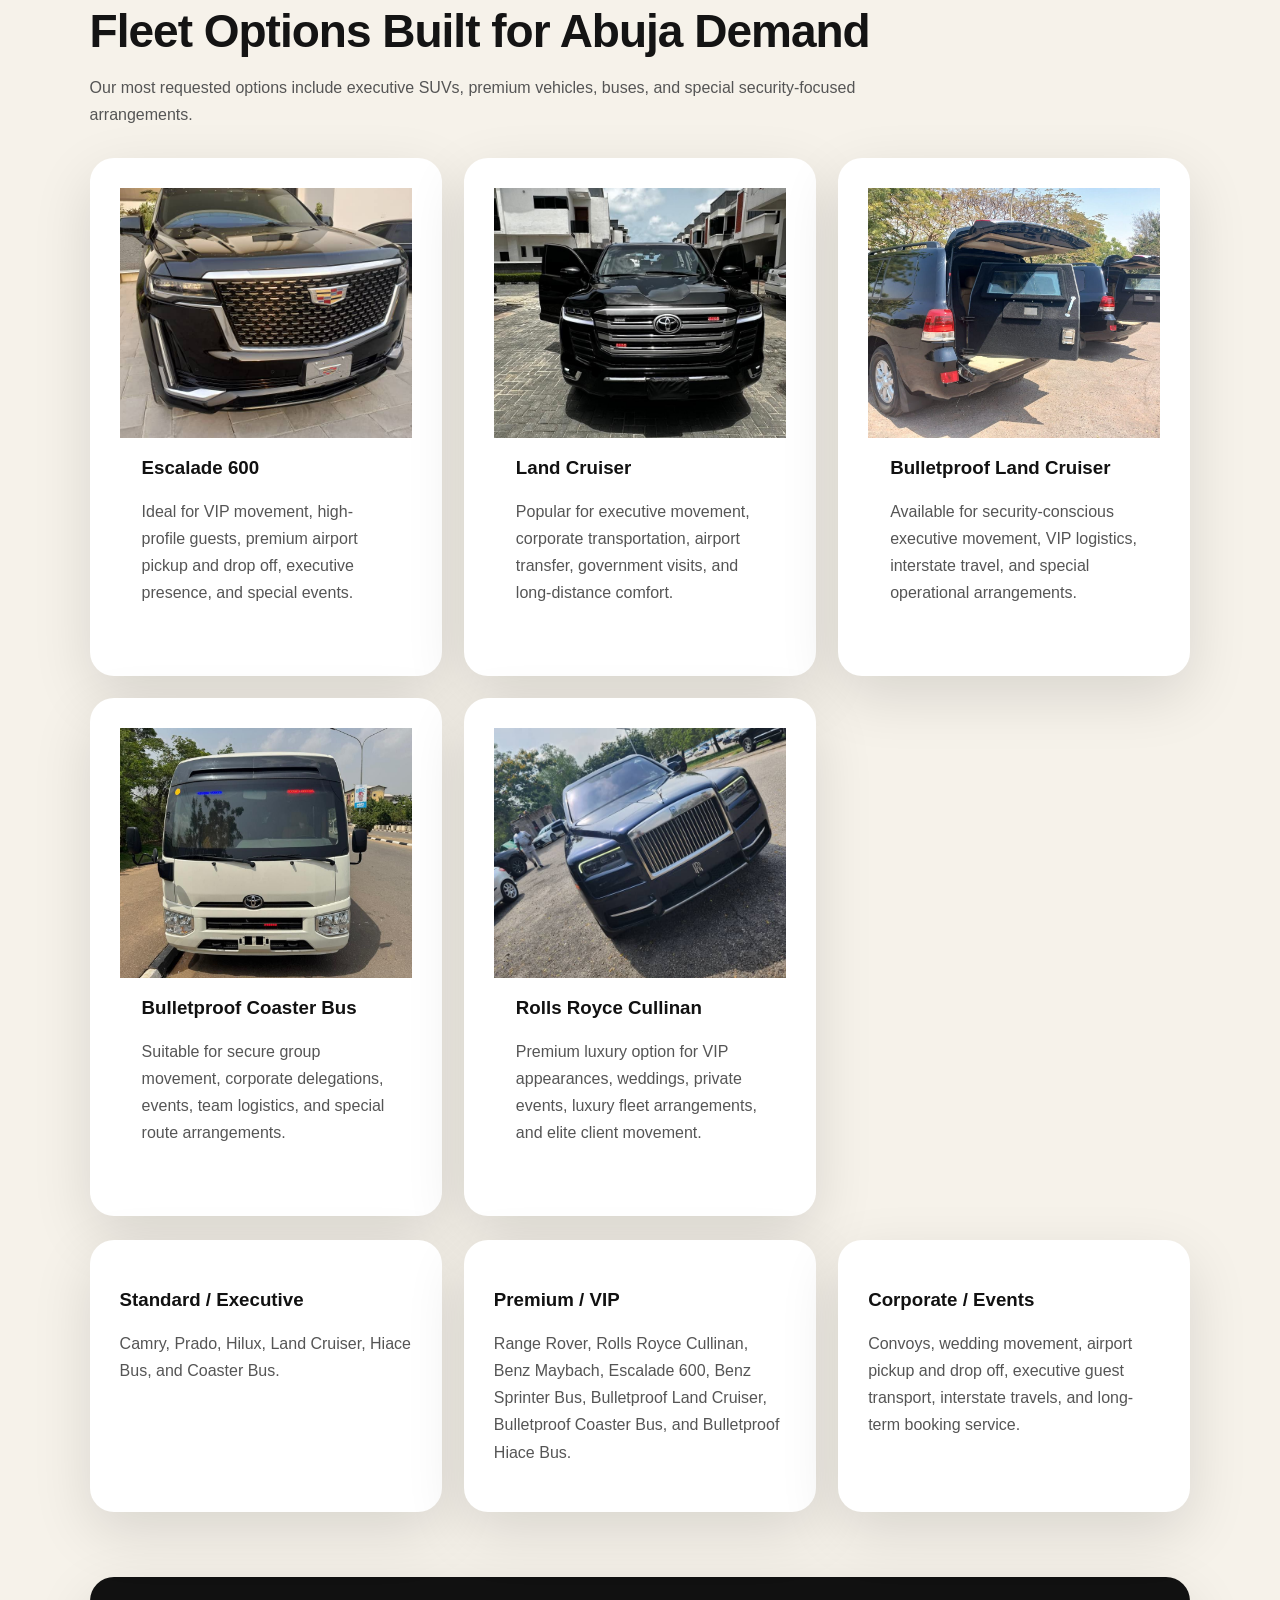
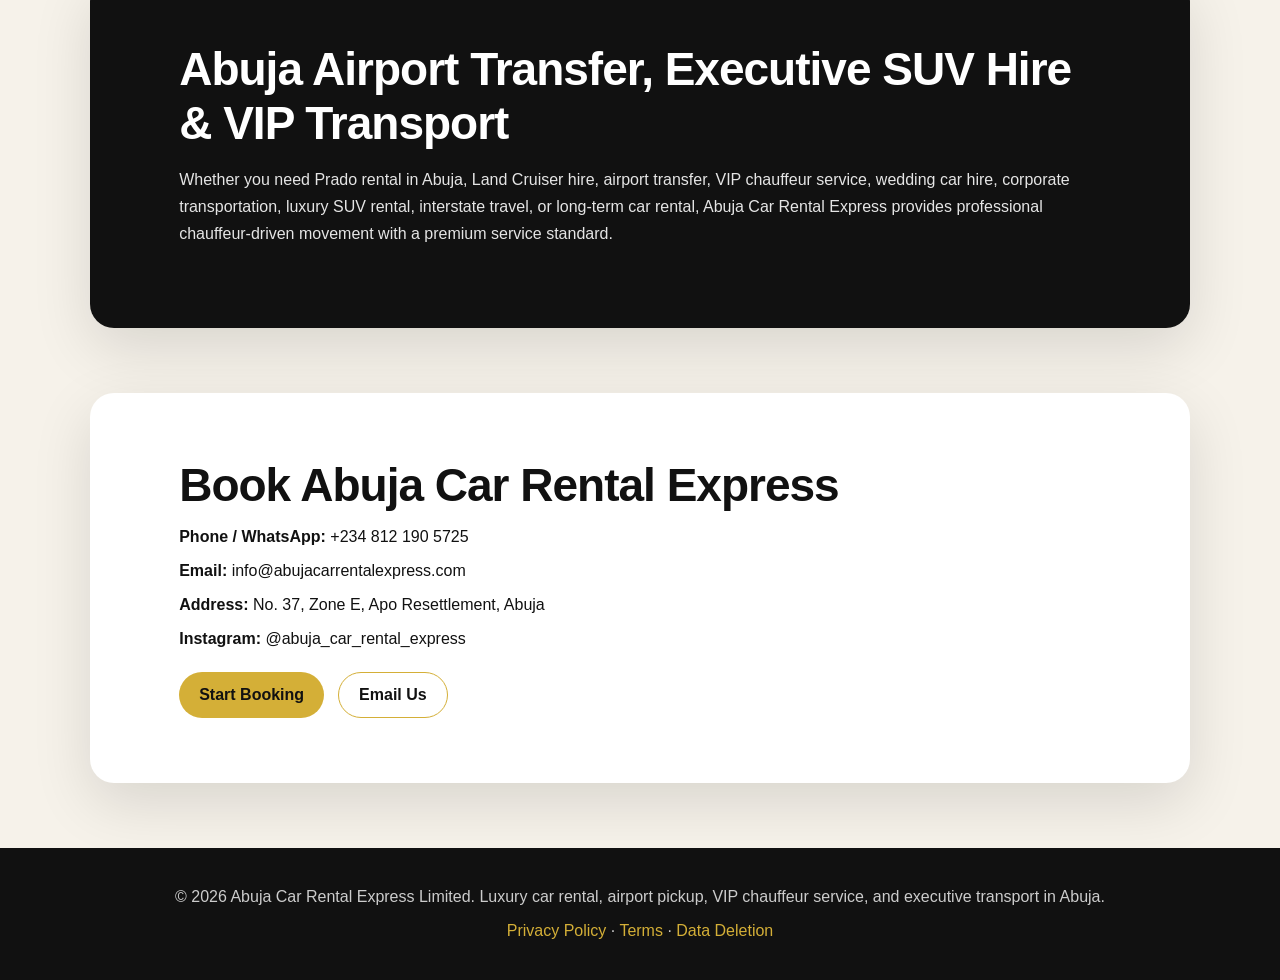
==== commit 2f2363cb: "Add files via upload" ====
--- a/index.html
+++ b/index.html
@@ -1,157 +1,18 @@
 <!DOCTYPE html>
 <html lang="en">
 <head>
-  <meta charset="UTF-8" />
-  <meta name="viewport" content="width=device-width, initial-scale=1.0" />
-
+  <meta charset="UTF-8" /><meta name="viewport" content="width=device-width, initial-scale=1.0" />
   <title>Luxury Car Rental Abuja | Airport Pickup & VIP Chauffeur Service</title>
   <meta name="description" content="Abuja Car Rental Express offers luxury car rental in Abuja, airport pickup and drop off, chauffeur-driven SUVs, Prado rental, Land Cruiser hire, VIP transport, wedding car hire, corporate transportation, interstate travel, and long-term booking arrangements." />
   <meta name="keywords" content="luxury car rental Abuja, airport pickup Abuja, airport drop off Abuja, Abuja chauffeur service, VIP car hire Abuja, executive car rental Abuja, SUV rental Abuja, Prado rental Abuja, Land Cruiser hire Abuja, wedding car hire Abuja, corporate transportation Abuja, long term car rental Abuja, interstate travel Abuja, bulletproof vehicle hire Abuja, Coaster bus hire Abuja, Hiace bus rental Abuja, Escalade 600 Abuja, Rolls Royce Cullinan Abuja" />
-
-  <link rel="icon" type="image/png" href="/assets/favicon.png" />
-  <link rel="apple-touch-icon" href="/assets/favicon.png" />
-  <link rel="stylesheet" href="styles.css" />
+  <link rel="icon" type="image/jpeg" href="/assets/favicon.jpeg" /><link rel="stylesheet" href="/styles.css" />
 </head>
-
 <body>
-  <header class="nav">
-    <div class="brand">
-      <img src="/assets/acre-logo.jpeg" alt="Abuja Car Rental Express logo" class="brand-logo" />
-      <div>
-        <strong>Abuja Car Rental Express</strong>
-        <span>Luxury Car Rental & Chauffeur Service in Abuja</span>
-      </div>
-    </div>
-    <a class="nav-btn" href="https://wa.me/2348121905725">Book on WhatsApp</a>
-  </header>
-
-  <main>
-    <section class="hero">
-      <div class="hero-text">
-        <img src="/assets/acre-logo.jpeg" alt="ACRE logo" class="hero-logo" />
-        <p class="eyebrow">Abuja Airport Pickup • Executive SUV Hire • VIP Chauffeur Service</p>
-        <h1>Luxury car rental in Abuja for airport pickup, VIP movement, corporate travel, and events.</h1>
-        <p class="subtext">
-          Abuja Car Rental Express Limited provides premium chauffeur-driven vehicles for airport pickup and drop off,
-          full-day service, executive movement, luxury fleet arrangements, weddings, events, interstate travel, and long-term bookings.
-        </p>
-        <div class="actions">
-          <a class="primary" href="https://wa.me/2348121905725">Reserve a Vehicle</a>
-          <a class="secondary" href="tel:+2348121905725">Call +234 812 190 5725</a>
-        </div>
-        <div class="trust-row">
-          <span>Chauffeur-driven</span>
-          <span>Executive SUVs</span>
-          <span>Airport transfer</span>
-          <span>VIP movement</span>
-        </div>
-      </div>
-
-      <div class="hero-card hero-fleet-card">
-        <div class="hero-fleet-image"></div>
-        <h2>High-Demand Fleet</h2>
-        <p>Escalade 600, Land Cruiser, Bulletproof Land Cruiser, Rolls Royce Cullinan, Coaster Bus, Hiace Bus, Prado, Hilux, and Sprinter Bus arrangements.</p>
-        <a href="#fleet" class="card-link">View fleet options →</a>
-      </div>
-    </section>
-
-    <section class="services">
-      <div class="section-heading">
-        <p class="eyebrow dark">Premium Mobility Services</p>
-        <h2>Available Services</h2>
-      </div>
-      <div class="service-grid">
-        <div>Airport pickup and drop off</div>
-        <div>Full-day service</div>
-        <div>Executive and VIP movement</div>
-        <div>Events and weddings</div>
-        <div>Luxury fleet arrangements</div>
-        <div>Interstate travel</div>
-        <div>Long-term booking arrangements</div>
-      </div>
-    </section>
-
-    <section class="fleet" id="fleet">
-      <div class="section-heading">
-        <p class="eyebrow dark">Real Fleet Photos</p>
-        <h2>Fleet Options Built for Abuja Demand</h2>
-        <p>Our most requested options include executive SUVs, premium vehicles, buses, and special security-focused arrangements.</p>
-      </div>
-
-      <div class="fleet-showcase">
-        <article class="vehicle-card">
-          <img src="/assets/escalade-600.jpeg" alt="Escalade 600 available for VIP car hire in Abuja" />
-          <h3>Escalade 600</h3>
-          <p>Ideal for VIP movement, high-profile guests, premium airport pickup and drop off, executive presence, and special events.</p>
-        </article>
-
-        <article class="vehicle-card">
-          <img src="/assets/land-cruiser.jpeg" alt="Land Cruiser available for executive car rental in Abuja" />
-          <h3>Land Cruiser</h3>
-          <p>Popular for executive movement, corporate transportation, airport transfer, government visits, and long-distance comfort.</p>
-        </article>
-
-        <article class="vehicle-card">
-          <img src="/assets/bulletproof-land-cruiser.jpeg" alt="Bulletproof Land Cruiser available in Abuja" />
-          <h3>Bulletproof Land Cruiser</h3>
-          <p>Available for security-conscious executive movement, VIP logistics, interstate travel, and special operational arrangements.</p>
-        </article>
-
-        <article class="vehicle-card">
-          <img src="/assets/bulletproof-coaster-bus.jpeg" alt="Bulletproof Coaster Bus for group movement in Abuja" />
-          <h3>Bulletproof Coaster Bus</h3>
-          <p>Suitable for secure group movement, corporate delegations, events, team logistics, and special route arrangements.</p>
-        </article>
-
-        <article class="vehicle-card">
-          <img src="/assets/rolls-royce-cullinan.jpeg" alt="Rolls Royce Cullinan luxury car rental in Abuja" />
-          <h3>Rolls Royce Cullinan</h3>
-          <p>Premium luxury option for VIP appearances, weddings, private events, luxury fleet arrangements, and elite client movement.</p>
-        </article>
-      </div>
-
-      <div class="grid">
-        <article>
-          <h3>Standard / Executive</h3>
-          <p>Camry, Prado, Hilux, Land Cruiser, Hiace Bus, and Coaster Bus.</p>
-        </article>
-
-        <article>
-          <h3>Premium / VIP</h3>
-          <p>Range Rover, Rolls Royce Cullinan, Benz Maybach, Escalade 600, Benz Sprinter Bus, Bulletproof Land Cruiser, Bulletproof Coaster Bus, and Bulletproof Hiace Bus.</p>
-        </article>
-
-        <article>
-          <h3>Corporate / Events</h3>
-          <p>Convoys, wedding movement, airport pickup and drop off, executive guest transport, interstate travels, and long-term booking service.</p>
-        </article>
-      </div>
-    </section>
-
-    <section class="seo-section">
-      <h2>Abuja Airport Transfer, Executive SUV Hire & VIP Transport</h2>
-      <p>
-        Whether you need Prado rental in Abuja, Land Cruiser hire, airport transfer, VIP chauffeur service,
-        wedding car hire, corporate transportation, luxury SUV rental, interstate travel, or long-term car rental,
-        Abuja Car Rental Express provides professional chauffeur-driven movement with a premium service standard.
-      </p>
-    </section>
-
-    <section class="contact">
-      <h2>Book Abuja Car Rental Express</h2>
-      <p><strong>Phone / WhatsApp:</strong> +234 812 190 5725</p>
-      <p><strong>Email:</strong> info@abujacarrentalexpress.com</p>
-      <p><strong>Address:</strong> No. 37, Zone E, Apo Resettlement, Abuja</p>
-      <p><strong>Instagram:</strong> @abuja_car_rental_express</p>
-      <div class="actions contact-actions">
-        <a class="primary" href="https://wa.me/2348121905725">Start Booking</a>
-        <a class="secondary dark-btn" href="mailto:info@abujacarrentalexpress.com">Email Us</a>
-      </div>
-    </section>
-  </main>
-
-  <footer>
-    <p>© 2026 Abuja Car Rental Express Limited. Luxury car rental, airport pickup, VIP chauffeur service, and executive transport in Abuja.</p>
-  </footer>
-</body>
-</html>
+<header class="nav"><div class="brand"><img src="/assets/acre-logo.jpeg" alt="Abuja Car Rental Express logo" class="brand-logo" /><div><strong>Abuja Car Rental Express</strong><span>Luxury Car Rental & Chauffeur Service in Abuja</span></div></div><a class="nav-btn" href="https://wa.me/2348121905725">Book on WhatsApp</a></header>
+<main>
+<section class="hero"><div class="hero-text"><img src="/assets/acre-logo.jpeg" alt="ACRE logo" class="hero-logo" /><p class="eyebrow">Abuja Airport Pickup • Executive SUV Hire • VIP Chauffeur Service</p><h1>Luxury car rental in Abuja for airport pickup, VIP movement, corporate travel, and events.</h1><p class="subtext">Abuja Car Rental Express Limited provides premium chauffeur-driven vehicles for airport pickup and drop off, full-day service, executive movement, luxury fleet arrangements, weddings, events, interstate travel, and long-term bookings.</p><div class="actions"><a class="primary" href="https://wa.me/2348121905725">Reserve a Vehicle</a><a class="secondary" href="tel:+2348121905725">Call +234 812 190 5725</a></div><div class="trust-row"><span>Chauffeur-driven</span><span>Executive SUVs</span><span>Airport transfer</span><span>VIP movement</span></div></div><div class="hero-card hero-fleet-card"><div class="hero-fleet-image"></div><h2>High-Demand Fleet</h2><p>Escalade 600, Land Cruiser, Bulletproof Land Cruiser, Rolls Royce Cullinan, Coaster Bus, Hiace Bus, Prado, Hilux, and Sprinter Bus arrangements.</p><a href="#fleet" class="card-link">View fleet options →</a></div></section>
+<section class="services"><div class="section-heading"><p class="eyebrow dark">Premium Mobility Services</p><h2>Available Services</h2></div><div class="service-grid"><div>Airport pickup and drop off</div><div>Full-day service</div><div>Executive and VIP movement</div><div>Events and weddings</div><div>Luxury fleet arrangements</div><div>Interstate travel</div><div>Long-term booking arrangements</div></div></section>
+<section class="fleet" id="fleet"><div class="section-heading"><p class="eyebrow dark">Real Fleet Photos</p><h2>Fleet Options Built for Abuja Demand</h2><p>Our most requested options include executive SUVs, premium vehicles, buses, and special security-focused arrangements.</p></div><div class="fleet-showcase"><article class="vehicle-card"><img src="/assets/escalade-600.jpeg" alt="Escalade 600 available for VIP car hire in Abuja" /><h3>Escalade 600</h3><p>Ideal for VIP movement, high-profile guests, premium airport pickup and drop off, executive presence, and special events.</p></article><article class="vehicle-card"><img src="/assets/land-cruiser.jpeg" alt="Land Cruiser available for executive car rental in Abuja" /><h3>Land Cruiser</h3><p>Popular for executive movement, corporate transportation, airport transfer, government visits, and long-distance comfort.</p></article><article class="vehicle-card"><img src="/assets/bulletproof-land-cruiser.jpeg" alt="Bulletproof Land Cruiser available in Abuja" /><h3>Bulletproof Land Cruiser</h3><p>Available for security-conscious executive movement, VIP logistics, interstate travel, and special operational arrangements.</p></article><article class="vehicle-card"><img src="/assets/bulletproof-coaster-bus.jpeg" alt="Bulletproof Coaster Bus for group movement in Abuja" /><h3>Bulletproof Coaster Bus</h3><p>Suitable for secure group movement, corporate delegations, events, team logistics, and special route arrangements.</p></article><article class="vehicle-card"><img src="/assets/rolls-royce-cullinan.jpeg" alt="Rolls Royce Cullinan luxury car rental in Abuja" /><h3>Rolls Royce Cullinan</h3><p>Premium luxury option for VIP appearances, weddings, private events, luxury fleet arrangements, and elite client movement.</p></article></div><div class="grid"><article><h3>Standard / Executive</h3><p>Camry, Prado, Hilux, Land Cruiser, Hiace Bus, and Coaster Bus.</p></article><article><h3>Premium / VIP</h3><p>Range Rover, Rolls Royce Cullinan, Benz Maybach, Escalade 600, Benz Sprinter Bus, Bulletproof Land Cruiser, Bulletproof Coaster Bus, and Bulletproof Hiace Bus.</p></article><article><h3>Corporate / Events</h3><p>Convoys, wedding movement, airport pickup and drop off, executive guest transport, interstate travels, and long-term booking service.</p></article></div></section>
+<section class="seo-section"><h2>Abuja Airport Transfer, Executive SUV Hire & VIP Transport</h2><p>Whether you need Prado rental in Abuja, Land Cruiser hire, airport transfer, VIP chauffeur service, wedding car hire, corporate transportation, luxury SUV rental, interstate travel, or long-term car rental, Abuja Car Rental Express provides professional chauffeur-driven movement with a premium service standard.</p></section>
+<section class="contact"><h2>Book Abuja Car Rental Express</h2><p><strong>Phone / WhatsApp:</strong> +234 812 190 5725</p><p><strong>Email:</strong> info@abujacarrentalexpress.com</p><p><strong>Address:</strong> No. 37, Zone E, Apo Resettlement, Abuja</p><p><strong>Instagram:</strong> @abuja_car_rental_express</p><div class="actions contact-actions"><a class="primary" href="https://wa.me/2348121905725">Start Booking</a><a class="secondary dark-btn" href="mailto:info@abujacarrentalexpress.com">Email Us</a></div></section>
+</main><footer><p>© 2026 Abuja Car Rental Express Limited. Luxury car rental, airport pickup, VIP chauffeur service, and executive transport in Abuja.</p><p class="footer-links"><a href="/privacy-policy">Privacy Policy</a> · <a href="/terms">Terms</a> · <a href="/data-deletion">Data Deletion</a></p></footer></body></html>
--- a/styles.css
+++ b/styles.css
@@ -1 +1 @@
-*{box-sizing:border-box}html{scroll-behavior:smooth}body{margin:0;font-family:Arial,Helvetica,sans-serif;color:#141414;background:#f6f2ea}.nav{display:flex;justify-content:space-between;align-items:center;padding:18px 7%;background:#080808;color:#fff;position:sticky;top:0;z-index:20}.brand{display:flex;gap:14px;align-items:center}.brand-logo{width:64px;height:64px;object-fit:cover;border-radius:16px;border:1px solid rgba(212,175,55,.45)}.hero-logo{width:116px;height:116px;object-fit:cover;border-radius:24px;margin-bottom:20px;box-shadow:0 18px 55px rgba(0,0,0,.45);border:1px solid rgba(212,175,55,.45)}.brand span{display:block;font-size:13px;color:#cfcfcf;margin-top:3px}.nav-btn,.primary,.secondary{text-decoration:none;border-radius:999px;padding:13px 20px;font-weight:700;display:inline-flex;align-items:center;justify-content:center}.nav-btn,.primary{background:#d4af37;color:#111}.secondary{border:1px solid #d4af37;color:#111}.hero{min-height:78vh;display:grid;grid-template-columns:1.18fr .82fr;gap:40px;align-items:center;padding:70px 7%;background:radial-gradient(circle at 75% 25%,rgba(212,175,55,.22),transparent 28%),linear-gradient(135deg,#050505 0%,#1d1710 58%,#8b1118 165%);color:#fff}.eyebrow{color:#d4af37;font-weight:800;letter-spacing:1px;text-transform:uppercase;font-size:13px}.eyebrow.dark{color:#8a1118}h1{font-size:clamp(36px,5.7vw,68px);line-height:1.02;margin:0 0 22px;letter-spacing:-2px}h2{font-size:clamp(30px,4vw,46px);margin:0 0 16px;letter-spacing:-1px}.subtext{font-size:18px;line-height:1.7;color:#e7e7e7;max-width:760px}.actions{display:flex;gap:14px;flex-wrap:wrap;margin-top:32px}.hero .secondary{color:#fff}.trust-row{display:flex;flex-wrap:wrap;gap:10px;margin-top:34px}.trust-row span{border:1px solid rgba(255,255,255,.2);border-radius:999px;padding:9px 13px;color:#f2f2f2;background:rgba(255,255,255,.06);font-size:13px}.hero-card,.fleet article,.contact,.seo-section,.vehicle-card{background:#fff;color:#111;border-radius:24px;padding:30px;box-shadow:0 20px 60px rgba(0,0,0,.12)}.hero-card{border:1px solid rgba(212,175,55,.35);overflow:hidden;padding:0}.hero-card h2,.hero-card p,.hero-card a{margin-left:28px;margin-right:28px}.hero-card h2{font-size:30px;margin-top:26px}.hero-card a{display:inline-block;margin-bottom:28px}.hero-fleet-image{height:280px;background-image:linear-gradient(to top,rgba(0,0,0,.48),transparent 55%),url('/assets/escalade-600.jpeg');background-size:cover;background-position:center}.hero-card p,.section-heading p,.fleet article p,.seo-section p,.vehicle-card p{line-height:1.7;color:#555}.card-link{color:#8a1118;font-weight:800;text-decoration:none}.services,.fleet,.contact,.seo-section{padding:65px 7%}.section-heading{max-width:820px;margin-bottom:30px}.service-grid{display:grid;grid-template-columns:repeat(7,1fr);gap:14px}.service-grid div{background:#111;color:#fff;padding:20px;border-radius:18px;min-height:100px;display:flex;align-items:end;font-weight:800;box-shadow:0 14px 35px rgba(0,0,0,.12)}.fleet-showcase{display:grid;grid-template-columns:repeat(5,1fr);gap:22px;margin-bottom:24px}.vehicle-card{padding:0;overflow:hidden}.vehicle-card img{width:100%;height:250px;object-fit:cover;display:block}.vehicle-card h3,.vehicle-card p{padding-left:22px;padding-right:22px}.vehicle-card p{padding-bottom:24px}.grid{display:grid;grid-template-columns:repeat(3,1fr);gap:22px}.grid article{min-height:210px}.seo-section{margin:0 7% 65px;background:#111;color:#fff}.seo-section p{color:#e5e5e5;max-width:980px}.contact{margin:0 7% 65px}.contact-actions{margin-top:24px}.dark-btn{color:#111}footer{padding:24px 7%;text-align:center;background:#111;color:#ccc}@media(max-width:1300px){.fleet-showcase{grid-template-columns:repeat(3,1fr)}}@media(max-width:1100px){.service-grid{grid-template-columns:repeat(3,1fr)}.fleet-showcase,.grid{grid-template-columns:1fr}}@media(max-width:850px){.hero{grid-template-columns:1fr}.nav{gap:18px;align-items:flex-start;flex-direction:column}.service-grid{grid-template-columns:1fr}.vehicle-card img,.hero-fleet-image{height:230px}}+*{box-sizing:border-box}html{scroll-behavior:smooth}body{margin:0;font-family:Arial,Helvetica,sans-serif;color:#141414;background:#f6f2ea}.nav{display:flex;justify-content:space-between;align-items:center;padding:18px 7%;background:#080808;color:#fff;position:sticky;top:0;z-index:20}.brand{display:flex;gap:14px;align-items:center}.brand-logo{width:64px;height:64px;object-fit:cover;border-radius:16px;border:1px solid rgba(212,175,55,.45)}.hero-logo{width:116px;height:116px;object-fit:cover;border-radius:24px;margin-bottom:20px;box-shadow:0 18px 55px rgba(0,0,0,.45);border:1px solid rgba(212,175,55,.45)}.brand span{display:block;font-size:13px;color:#cfcfcf;margin-top:3px}.nav-btn,.primary,.secondary{text-decoration:none;border-radius:999px;padding:13px 20px;font-weight:700;display:inline-flex;align-items:center;justify-content:center}.nav-btn,.primary{background:#d4af37;color:#111}.secondary{border:1px solid #d4af37;color:#111}.hero{min-height:78vh;display:grid;grid-template-columns:1.18fr .82fr;gap:40px;align-items:center;padding:70px 7%;background:radial-gradient(circle at 75% 25%,rgba(212,175,55,.22),transparent 28%),linear-gradient(135deg,#050505 0%,#1d1710 58%,#8b1118 165%);color:#fff}.eyebrow{color:#d4af37;font-weight:800;letter-spacing:1px;text-transform:uppercase;font-size:13px}.eyebrow.dark{color:#8a1118}h1{font-size:clamp(36px,5.7vw,68px);line-height:1.02;margin:0 0 22px;letter-spacing:-2px}h2{font-size:clamp(30px,4vw,46px);margin:0 0 16px;letter-spacing:-1px}.subtext{font-size:18px;line-height:1.7;color:#e7e7e7;max-width:760px}.actions{display:flex;gap:14px;flex-wrap:wrap;margin-top:32px}.hero .secondary{color:#fff}.trust-row{display:flex;flex-wrap:wrap;gap:10px;margin-top:34px}.trust-row span{border:1px solid rgba(255,255,255,.2);border-radius:999px;padding:9px 13px;color:#f2f2f2;background:rgba(255,255,255,.06);font-size:13px}.hero-card,.fleet article,.contact,.seo-section,.vehicle-card,.legal-page{background:#fff;color:#111;border-radius:24px;padding:30px;box-shadow:0 20px 60px rgba(0,0,0,.12)}.hero-card{border:1px solid rgba(212,175,55,.35);overflow:hidden;padding:0}.hero-card h2,.hero-card p,.hero-card a{margin-left:28px;margin-right:28px}.hero-card h2{font-size:30px;margin-top:26px}.hero-card a{display:inline-block;margin-bottom:28px}.hero-fleet-image{height:280px;background-image:linear-gradient(to top,rgba(0,0,0,.48),transparent 55%),url('/assets/escalade-600.jpeg');background-size:cover;background-position:center}.hero-card p,.section-heading p,.fleet article p,.seo-section p,.vehicle-card p,.legal-page p,.legal-page li{line-height:1.7;color:#555}.card-link{color:#8a1118;font-weight:800;text-decoration:none}.services,.fleet,.contact,.seo-section{padding:65px 7%}.section-heading{max-width:820px;margin-bottom:30px}.service-grid{display:grid;grid-template-columns:repeat(7,1fr);gap:14px}.service-grid div{background:#111;color:#fff;padding:20px;border-radius:18px;min-height:100px;display:flex;align-items:end;font-weight:800;box-shadow:0 14px 35px rgba(0,0,0,.12)}.fleet-showcase{display:grid;grid-template-columns:repeat(5,1fr);gap:22px;margin-bottom:24px}.vehicle-card{padding:0;overflow:hidden}.vehicle-card img{width:100%;height:250px;object-fit:cover;display:block}.vehicle-card h3,.vehicle-card p{padding-left:22px;padding-right:22px}.vehicle-card p{padding-bottom:24px}.grid{display:grid;grid-template-columns:repeat(3,1fr);gap:22px}.grid article{min-height:210px}.seo-section{margin:0 7% 65px;background:#111;color:#fff}.seo-section p{color:#e5e5e5;max-width:980px}.contact{margin:0 7% 65px}.contact-actions{margin-top:24px}.dark-btn{color:#111}.legal-wrap{padding:65px 7%;background:#f6f2ea}.legal-page{max-width:980px;margin:0 auto}.legal-page h1{font-size:clamp(34px,5vw,54px);color:#111}.legal-page h2{font-size:28px;margin-top:34px}.legal-page a{color:#8a1118;font-weight:700}.legal-logo{width:92px;height:92px;object-fit:cover;border-radius:20px;margin-bottom:18px}footer{padding:24px 7%;text-align:center;background:#111;color:#ccc}.footer-links a{color:#d4af37;text-decoration:none}@media(max-width:1300px){.fleet-showcase{grid-template-columns:repeat(3,1fr)}}@media(max-width:1100px){.service-grid{grid-template-columns:repeat(3,1fr)}.fleet-showcase,.grid{grid-template-columns:1fr}}@media(max-width:850px){.hero{grid-template-columns:1fr}.nav{gap:18px;align-items:flex-start;flex-direction:column}.service-grid{grid-template-columns:1fr}.vehicle-card img,.hero-fleet-image{height:230px}}
